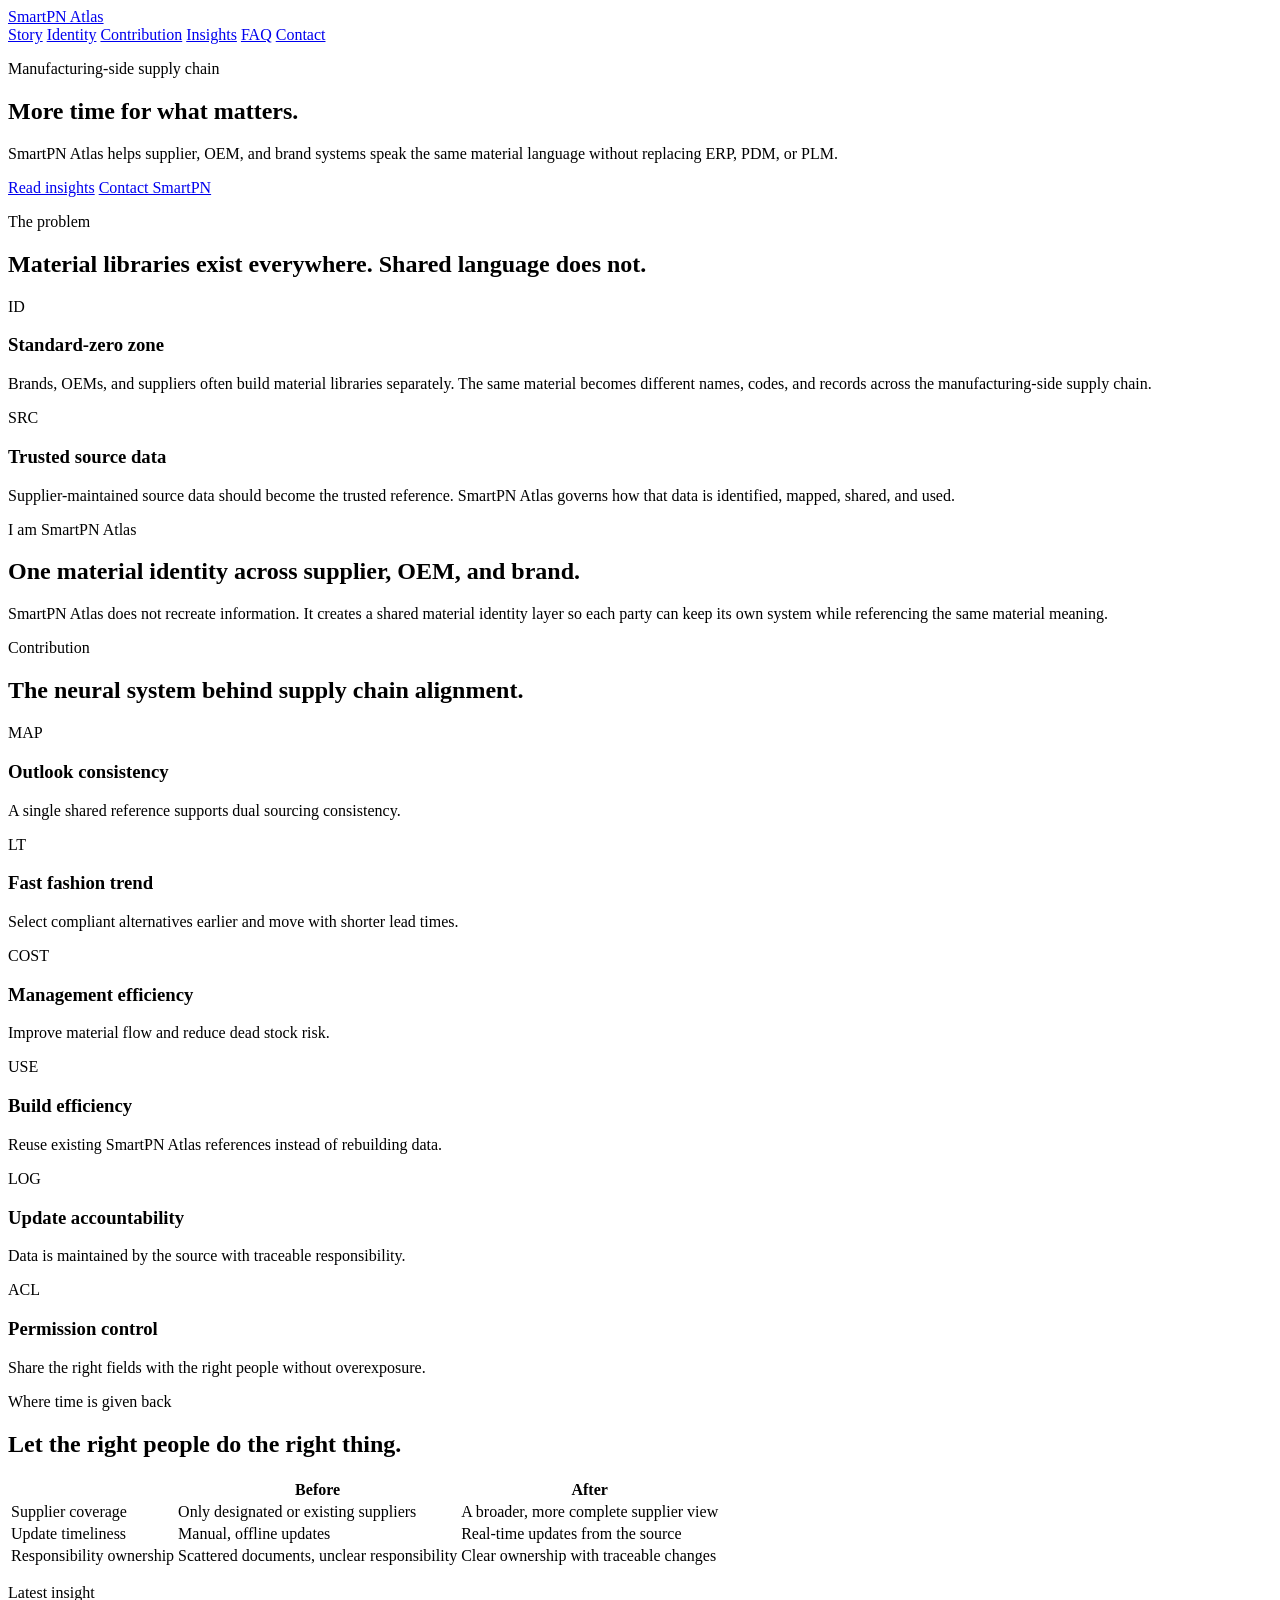
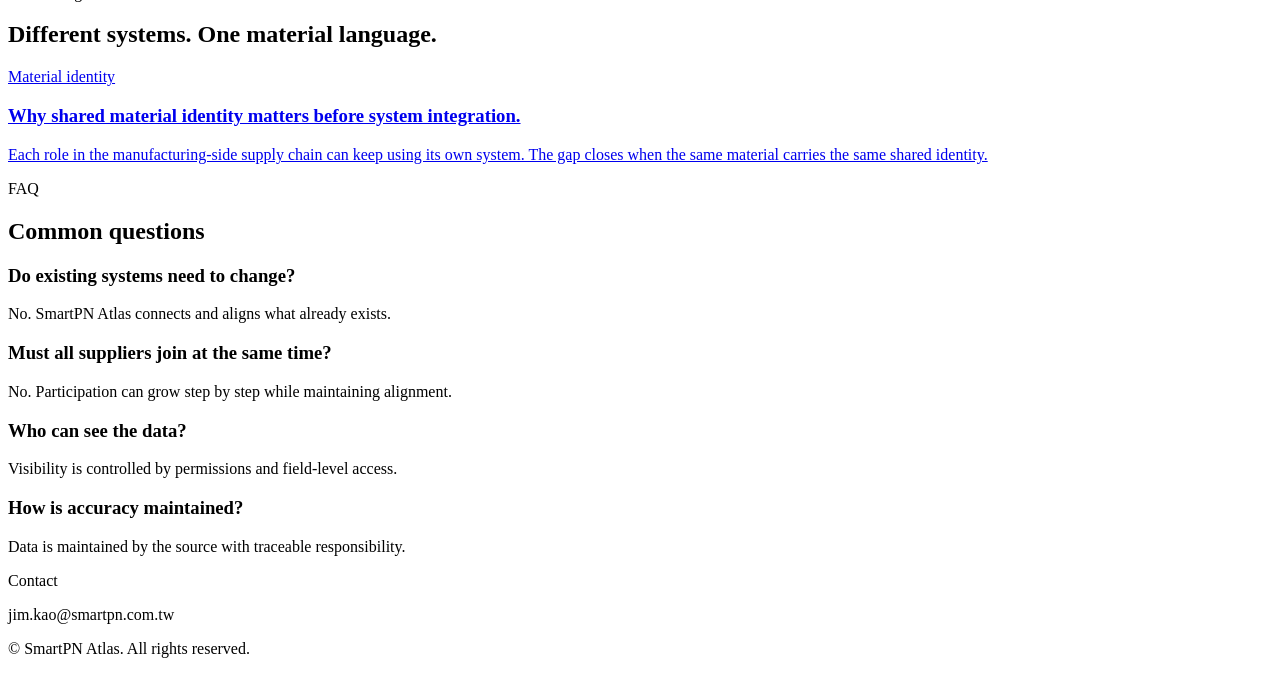
==== index.html @ 0ed8de51 "Add SmartPN Atlas homepage" ====
<!doctype html>
<html lang="en">
  <head>
    <meta charset="utf-8" />
    <meta name="viewport" content="width=device-width, initial-scale=1" />
    <title>SmartPN Atlas | Shared Material Identity</title>
    <meta
      name="description"
      content="SmartPN Atlas creates a shared material identity layer for the manufacturing-side supply chain."
    />
    <link rel="stylesheet" href="/assets/styles.css" />
  </head>
  <body>
    <header class="site-header">
      <nav class="nav">
        <a class="brand" href="/">SmartPN Atlas</a>
        <div class="nav-links">
          <a href="#story">Story</a>
          <a href="#identity">Identity</a>
          <a href="#contribution">Contribution</a>
          <a href="/insights/">Insights</a>
          <a href="#faq">FAQ</a>
          <a href="#contact">Contact</a>
        </div>
      </nav>
    </header>

    <main>
      <section class="hero">
        <p class="eyebrow">Manufacturing-side supply chain</p>
        <h1>More time for what matters.</h1>
        <p class="lead">
          SmartPN Atlas helps supplier, OEM, and brand systems speak the same
          material language without replacing ERP, PDM, or PLM.
        </p>
        <div class="actions">
          <a class="button primary" href="/insights/">Read insights</a>
          <a class="button" href="#contact">Contact SmartPN</a>
        </div>
      </section>

      <section class="section" id="story">
        <p class="eyebrow">The problem</p>
        <h2>Material libraries exist everywhere. Shared language does not.</h2>
        <div class="grid two">
          <div class="card">
            <div class="icon">ID</div>
            <h3>Standard-zero zone</h3>
            <p>
              Brands, OEMs, and suppliers often build material libraries
              separately. The same material becomes different names, codes, and
              records across the manufacturing-side supply chain.
            </p>
          </div>
          <div class="card">
            <div class="icon">SRC</div>
            <h3>Trusted source data</h3>
            <p>
              Supplier-maintained source data should become the trusted
              reference. SmartPN Atlas governs how that data is identified,
              mapped, shared, and used.
            </p>
          </div>
        </div>
      </section>

      <section class="section" id="identity">
        <p class="eyebrow">I am SmartPN Atlas</p>
        <h2>One material identity across supplier, OEM, and brand.</h2>
        <p class="lead">
          SmartPN Atlas does not recreate information. It creates a shared
          material identity layer so each party can keep its own system while
          referencing the same material meaning.
        </p>
      </section>

      <section class="section" id="contribution">
        <p class="eyebrow">Contribution</p>
        <h2>The neural system behind supply chain alignment.</h2>
        <div class="grid">
          <div class="card">
            <div class="icon">MAP</div>
            <h3>Outlook consistency</h3>
            <p>A single shared reference supports dual sourcing consistency.</p>
          </div>
          <div class="card">
            <div class="icon">LT</div>
            <h3>Fast fashion trend</h3>
            <p>Select compliant alternatives earlier and move with shorter lead times.</p>
          </div>
          <div class="card">
            <div class="icon">COST</div>
            <h3>Management efficiency</h3>
            <p>Improve material flow and reduce dead stock risk.</p>
          </div>
          <div class="card">
            <div class="icon">USE</div>
            <h3>Build efficiency</h3>
            <p>Reuse existing SmartPN Atlas references instead of rebuilding data.</p>
          </div>
          <div class="card">
            <div class="icon">LOG</div>
            <h3>Update accountability</h3>
            <p>Data is maintained by the source with traceable responsibility.</p>
          </div>
          <div class="card">
            <div class="icon">ACL</div>
            <h3>Permission control</h3>
            <p>Share the right fields with the right people without overexposure.</p>
          </div>
        </div>
      </section>

      <section class="section">
        <p class="eyebrow">Where time is given back</p>
        <h2>Let the right people do the right thing.</h2>
        <table class="comparison">
          <thead>
            <tr>
              <th></th>
              <th>Before</th>
              <th>After</th>
            </tr>
          </thead>
          <tbody>
            <tr>
              <td>Supplier coverage</td>
              <td>Only designated or existing suppliers</td>
              <td>A broader, more complete supplier view</td>
            </tr>
            <tr>
              <td>Update timeliness</td>
              <td>Manual, offline updates</td>
              <td>Real-time updates from the source</td>
            </tr>
            <tr>
              <td>Responsibility ownership</td>
              <td>Scattered documents, unclear responsibility</td>
              <td>Clear ownership with traceable changes</td>
            </tr>
          </tbody>
        </table>
      </section>

      <section class="section">
        <p class="eyebrow">Latest insight</p>
        <h2>Different systems. One material language.</h2>
        <a class="article-card" href="/insights/different-systems-one-material-language/">
          <span class="kicker">Material identity</span>
          <h3>Why shared material identity matters before system integration.</h3>
          <p>
            Each role in the manufacturing-side supply chain can keep using its
            own system. The gap closes when the same material carries the same
            shared identity.
          </p>
        </a>
      </section>

      <section class="section" id="faq">
        <p class="eyebrow">FAQ</p>
        <h2>Common questions</h2>
        <div class="grid two">
          <div class="card">
            <h3>Do existing systems need to change?</h3>
            <p>No. SmartPN Atlas connects and aligns what already exists.</p>
          </div>
          <div class="card">
            <h3>Must all suppliers join at the same time?</h3>
            <p>No. Participation can grow step by step while maintaining alignment.</p>
          </div>
          <div class="card">
            <h3>Who can see the data?</h3>
            <p>Visibility is controlled by permissions and field-level access.</p>
          </div>
          <div class="card">
            <h3>How is accuracy maintained?</h3>
            <p>Data is maintained by the source with traceable responsibility.</p>
          </div>
        </div>
      </section>
    </main>

    <footer class="site-footer" id="contact">
      <div class="footer-inner">
        <p class="eyebrow">Contact</p>
        <p>jim.kao@smartpn.com.tw</p>
        <p>© SmartPN Atlas. All rights reserved.</p>
      </div>
    </footer>
  </body>
</html>
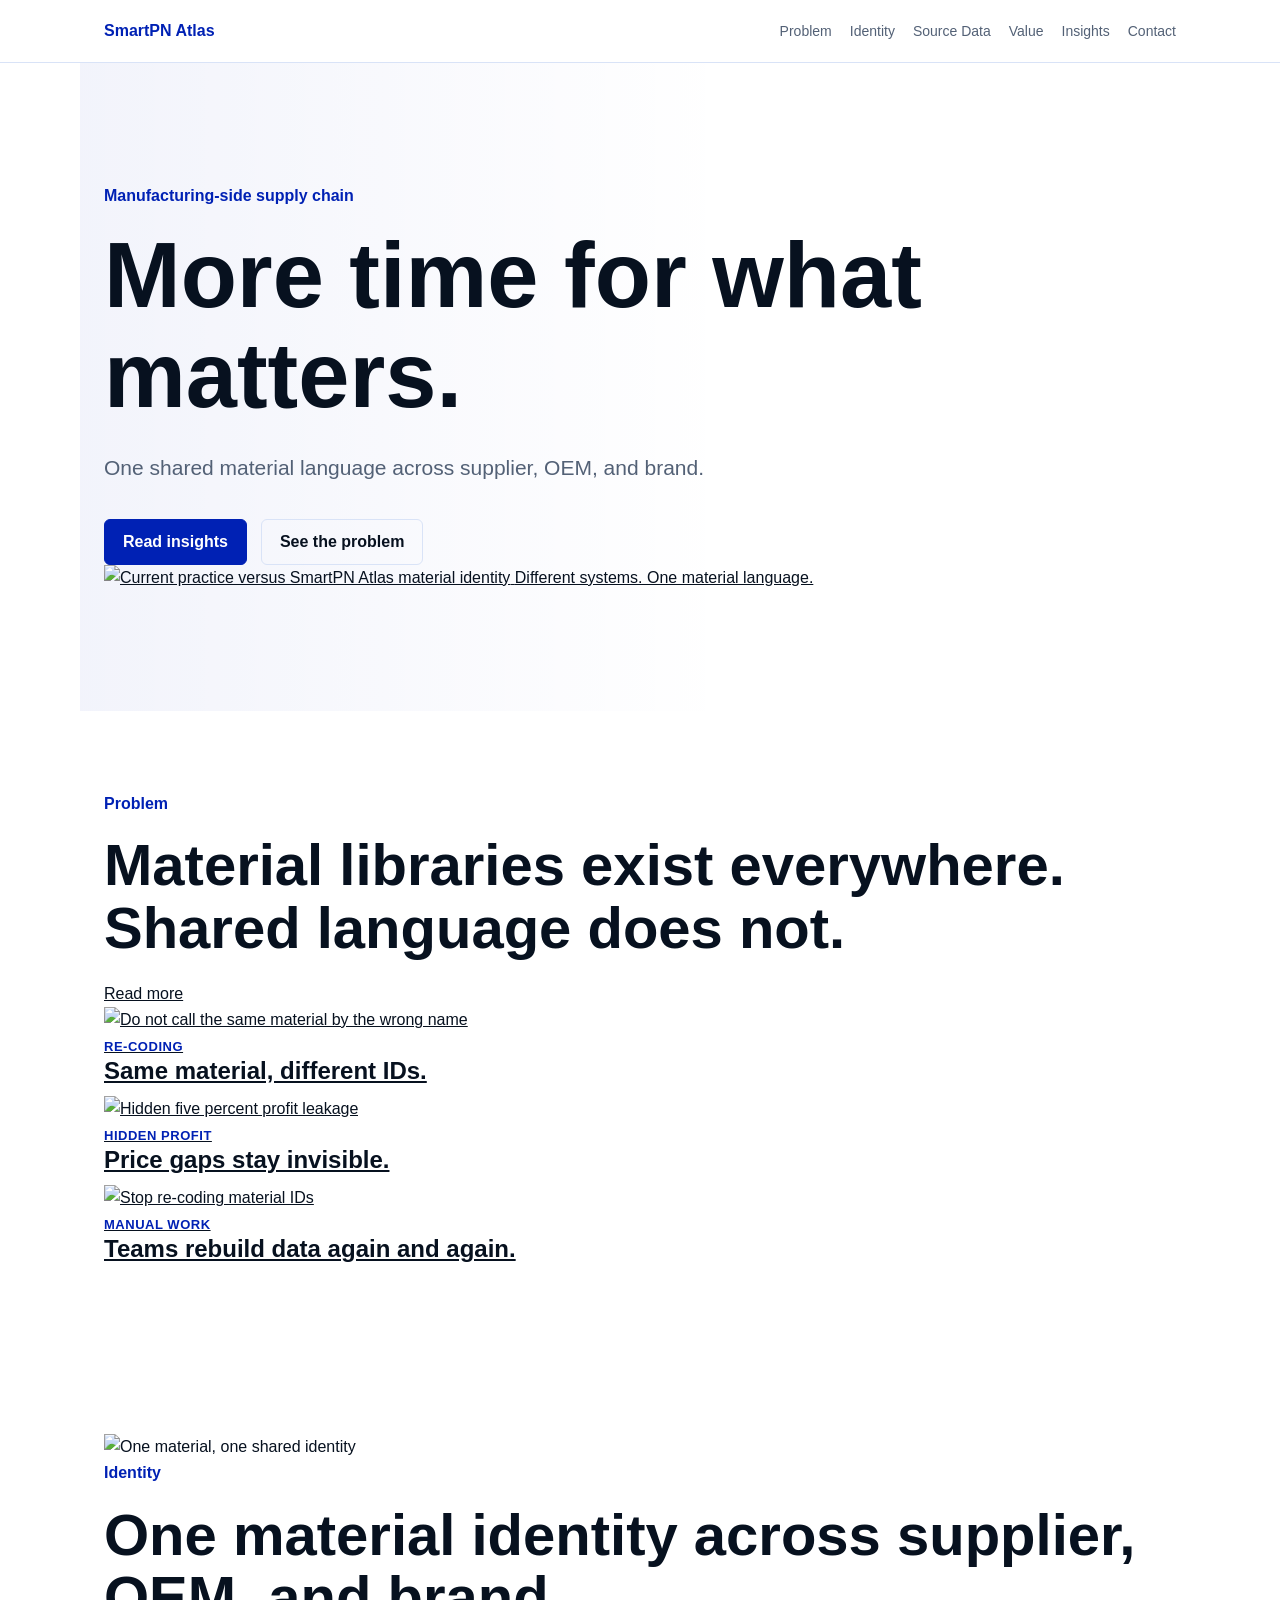
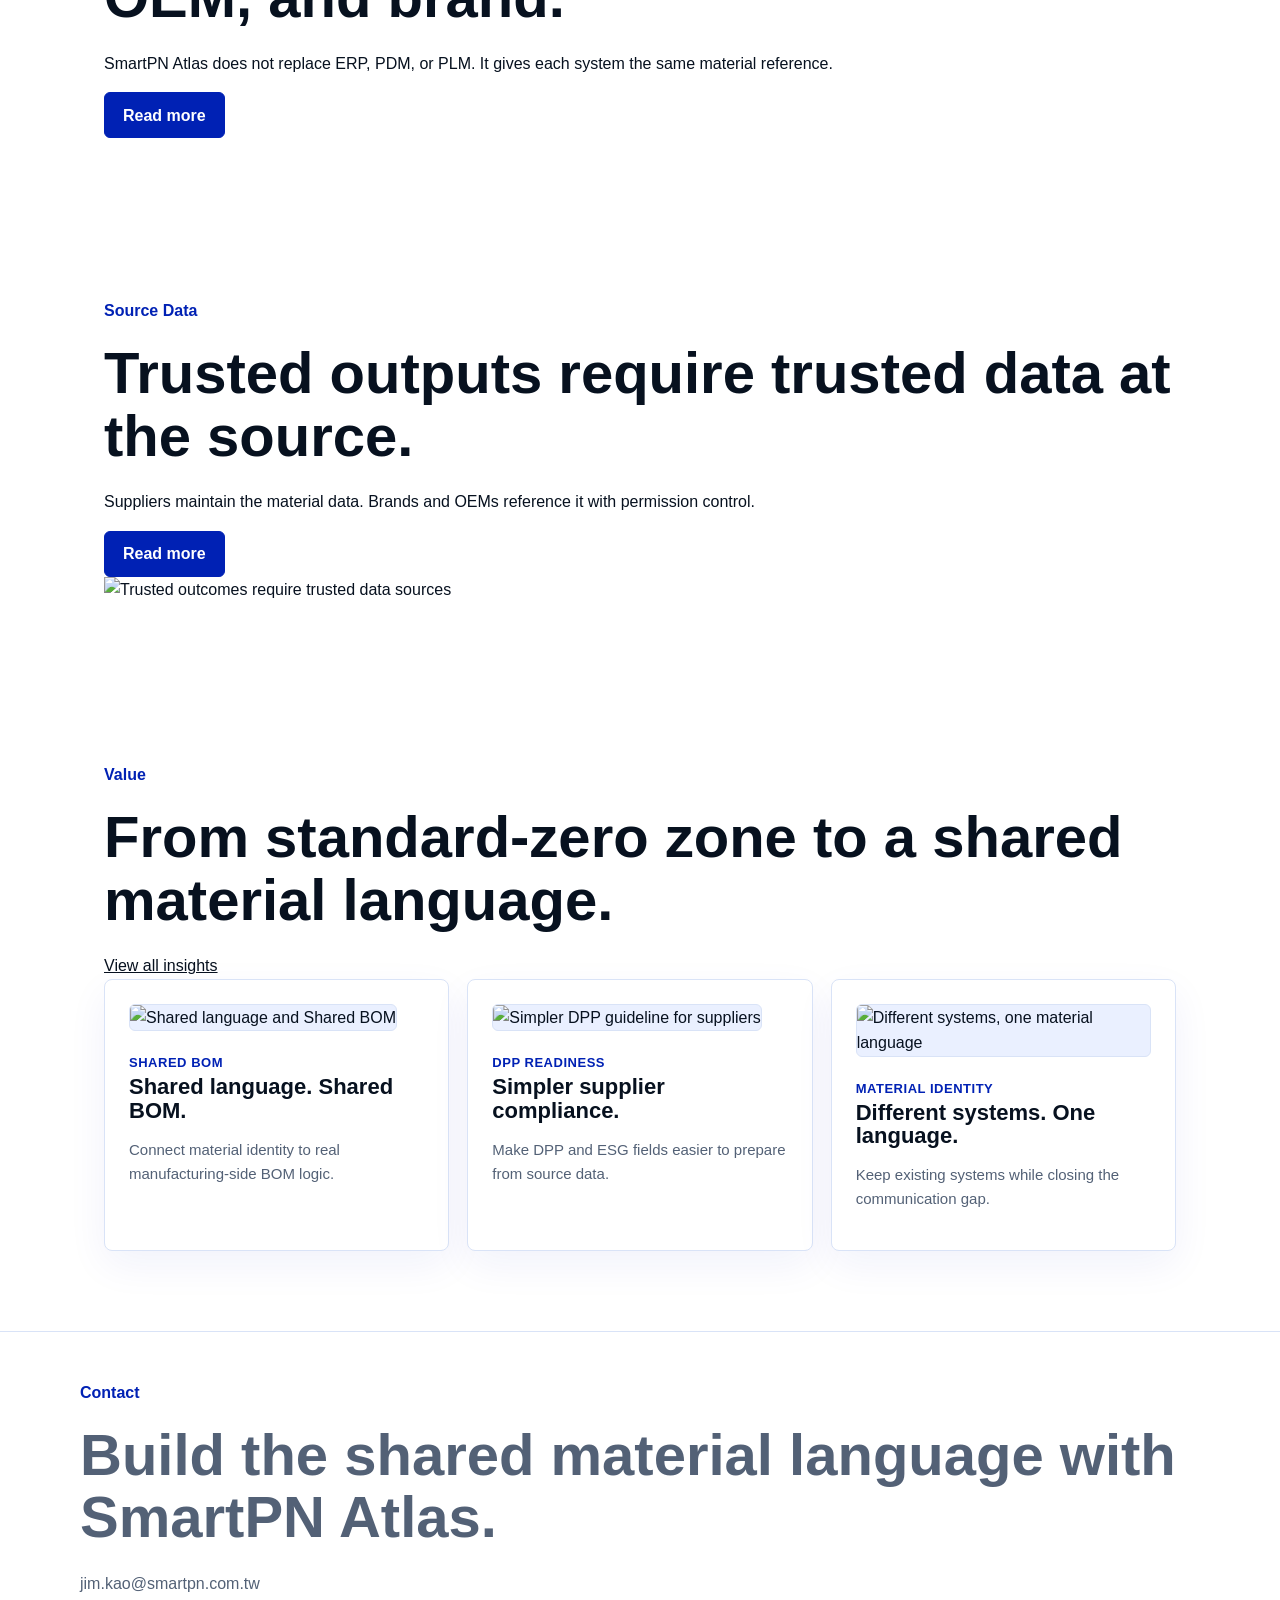
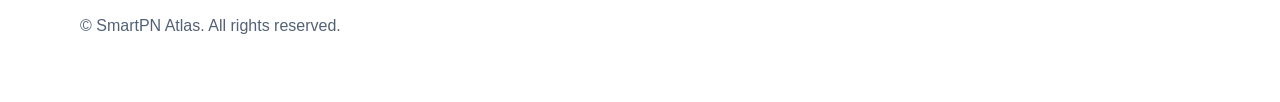
==== commit 9f14ab88: "Redesign homepage as visual insight gateway" ====
--- a/index.html
+++ b/index.html
@@ -15,167 +15,124 @@
       <nav class="nav">
         <a class="brand" href="/">SmartPN Atlas</a>
         <div class="nav-links">
-          <a href="#story">Story</a>
+          <a href="#problem">Problem</a>
           <a href="#identity">Identity</a>
-          <a href="#contribution">Contribution</a>
+          <a href="#source">Source Data</a>
+          <a href="#value">Value</a>
           <a href="/insights/">Insights</a>
-          <a href="#faq">FAQ</a>
           <a href="#contact">Contact</a>
         </div>
       </nav>
     </header>
 
     <main>
-      <section class="hero">
-        <p class="eyebrow">Manufacturing-side supply chain</p>
-        <h1>More time for what matters.</h1>
-        <p class="lead">
-          SmartPN Atlas helps supplier, OEM, and brand systems speak the same
-          material language without replacing ERP, PDM, or PLM.
-        </p>
-        <div class="actions">
-          <a class="button primary" href="/insights/">Read insights</a>
-          <a class="button" href="#contact">Contact SmartPN</a>
+      <section class="hero image-hero">
+        <div class="hero-copy">
+          <p class="eyebrow">Manufacturing-side supply chain</p>
+          <h1>More time for what matters.</h1>
+          <p class="lead">
+            One shared material language across supplier, OEM, and brand.
+          </p>
+          <div class="actions">
+            <a class="button primary" href="/insights/">Read insights</a>
+            <a class="button" href="#problem">See the problem</a>
+          </div>
+        </div>
+        <a class="hero-visual" href="/insights/different-systems-one-material-language/">
+          <img
+            src="/assets/linkedin/image11.png"
+            alt="Current practice versus SmartPN Atlas material identity"
+          />
+          <span>Different systems. One material language.</span>
+        </a>
+      </section>
+
+      <section class="section visual-section" id="problem">
+        <div class="section-header">
+          <p class="eyebrow">Problem</p>
+          <h2>Material libraries exist everywhere. Shared language does not.</h2>
+          <a class="text-link" href="/insights/habit-does-not-mean-it-is-right/">Read more</a>
+        </div>
+        <div class="feature-grid">
+          <a class="visual-card tall" href="/insights/do-not-call-me-the-wrong-name/">
+            <img src="/assets/linkedin/image5.png" alt="Do not call the same material by the wrong name" />
+            <div>
+              <span class="kicker">Re-coding</span>
+              <h3>Same material, different IDs.</h3>
+            </div>
+          </a>
+          <a class="visual-card" href="/insights/the-five-percent-you-did-not-know-you-were-losing/">
+            <img src="/assets/linkedin/image3.png" alt="Hidden five percent profit leakage" />
+            <div>
+              <span class="kicker">Hidden profit</span>
+              <h3>Price gaps stay invisible.</h3>
+            </div>
+          </a>
+          <a class="visual-card" href="/insights/stop-recoding-material-ids/">
+            <img src="/assets/linkedin/image9.png" alt="Stop re-coding material IDs" />
+            <div>
+              <span class="kicker">Manual work</span>
+              <h3>Teams rebuild data again and again.</h3>
+            </div>
+          </a>
         </div>
       </section>
 
-      <section class="section" id="story">
-        <p class="eyebrow">The problem</p>
-        <h2>Material libraries exist everywhere. Shared language does not.</h2>
-        <div class="grid two">
-          <div class="card">
-            <div class="icon">ID</div>
-            <h3>Standard-zero zone</h3>
-            <p>
-              Brands, OEMs, and suppliers often build material libraries
-              separately. The same material becomes different names, codes, and
-              records across the manufacturing-side supply chain.
-            </p>
-          </div>
-          <div class="card">
-            <div class="icon">SRC</div>
-            <h3>Trusted source data</h3>
-            <p>
-              Supplier-maintained source data should become the trusted
-              reference. SmartPN Atlas governs how that data is identified,
-              mapped, shared, and used.
-            </p>
-          </div>
+      <section class="section split-section" id="identity">
+        <div class="split-visual">
+          <img src="/assets/linkedin/image10.png" alt="One material, one shared identity" />
+        </div>
+        <div class="split-copy">
+          <p class="eyebrow">Identity</p>
+          <h2>One material identity across supplier, OEM, and brand.</h2>
+          <p>
+            SmartPN Atlas does not replace ERP, PDM, or PLM. It gives each
+            system the same material reference.
+          </p>
+          <a class="button primary" href="/insights/one-material-one-shared-identity/">Read more</a>
         </div>
       </section>
 
-      <section class="section" id="identity">
-        <p class="eyebrow">I am SmartPN Atlas</p>
-        <h2>One material identity across supplier, OEM, and brand.</h2>
-        <p class="lead">
-          SmartPN Atlas does not recreate information. It creates a shared
-          material identity layer so each party can keep its own system while
-          referencing the same material meaning.
-        </p>
-      </section>
-
-      <section class="section" id="contribution">
-        <p class="eyebrow">Contribution</p>
-        <h2>The neural system behind supply chain alignment.</h2>
-        <div class="grid">
-          <div class="card">
-            <div class="icon">MAP</div>
-            <h3>Outlook consistency</h3>
-            <p>A single shared reference supports dual sourcing consistency.</p>
-          </div>
-          <div class="card">
-            <div class="icon">LT</div>
-            <h3>Fast fashion trend</h3>
-            <p>Select compliant alternatives earlier and move with shorter lead times.</p>
-          </div>
-          <div class="card">
-            <div class="icon">COST</div>
-            <h3>Management efficiency</h3>
-            <p>Improve material flow and reduce dead stock risk.</p>
-          </div>
-          <div class="card">
-            <div class="icon">USE</div>
-            <h3>Build efficiency</h3>
-            <p>Reuse existing SmartPN Atlas references instead of rebuilding data.</p>
-          </div>
-          <div class="card">
-            <div class="icon">LOG</div>
-            <h3>Update accountability</h3>
-            <p>Data is maintained by the source with traceable responsibility.</p>
-          </div>
-          <div class="card">
-            <div class="icon">ACL</div>
-            <h3>Permission control</h3>
-            <p>Share the right fields with the right people without overexposure.</p>
-          </div>
+      <section class="section split-section reverse" id="source">
+        <div class="split-copy">
+          <p class="eyebrow">Source Data</p>
+          <h2>Trusted outputs require trusted data at the source.</h2>
+          <p>
+            Suppliers maintain the material data. Brands and OEMs reference it
+            with permission control.
+          </p>
+          <a class="button primary" href="/insights/trusted-outcomes-require-trusted-data-sources/">Read more</a>
+        </div>
+        <div class="split-visual">
+          <img src="/assets/linkedin/image6.png" alt="Trusted outcomes require trusted data sources" />
         </div>
       </section>
 
-      <section class="section">
-        <p class="eyebrow">Where time is given back</p>
-        <h2>Let the right people do the right thing.</h2>
-        <table class="comparison">
-          <thead>
-            <tr>
-              <th></th>
-              <th>Before</th>
-              <th>After</th>
-            </tr>
-          </thead>
-          <tbody>
-            <tr>
-              <td>Supplier coverage</td>
-              <td>Only designated or existing suppliers</td>
-              <td>A broader, more complete supplier view</td>
-            </tr>
-            <tr>
-              <td>Update timeliness</td>
-              <td>Manual, offline updates</td>
-              <td>Real-time updates from the source</td>
-            </tr>
-            <tr>
-              <td>Responsibility ownership</td>
-              <td>Scattered documents, unclear responsibility</td>
-              <td>Clear ownership with traceable changes</td>
-            </tr>
-          </tbody>
-        </table>
-      </section>
-
-      <section class="section">
-        <p class="eyebrow">Latest insight</p>
-        <h2>Different systems. One material language.</h2>
-        <a class="article-card" href="/insights/different-systems-one-material-language/">
-          <span class="kicker">Material identity</span>
-          <h3>Why shared material identity matters before system integration.</h3>
-          <p>
-            Each role in the manufacturing-side supply chain can keep using its
-            own system. The gap closes when the same material carries the same
-            shared identity.
-          </p>
-        </a>
-      </section>
-
-      <section class="section" id="faq">
-        <p class="eyebrow">FAQ</p>
-        <h2>Common questions</h2>
-        <div class="grid two">
-          <div class="card">
-            <h3>Do existing systems need to change?</h3>
-            <p>No. SmartPN Atlas connects and aligns what already exists.</p>
-          </div>
-          <div class="card">
-            <h3>Must all suppliers join at the same time?</h3>
-            <p>No. Participation can grow step by step while maintaining alignment.</p>
-          </div>
-          <div class="card">
-            <h3>Who can see the data?</h3>
-            <p>Visibility is controlled by permissions and field-level access.</p>
-          </div>
-          <div class="card">
-            <h3>How is accuracy maintained?</h3>
-            <p>Data is maintained by the source with traceable responsibility.</p>
-          </div>
+      <section class="section visual-section" id="value">
+        <div class="section-header">
+          <p class="eyebrow">Value</p>
+          <h2>From standard-zero zone to a shared material language.</h2>
+          <a class="text-link" href="/insights/">View all insights</a>
+        </div>
+        <div class="article-grid">
+          <a class="article-card compact" href="/insights/shared-language-shared-bom/">
+            <img class="article-thumb" src="/assets/linkedin/image7.png" alt="Shared language and Shared BOM" />
+            <span class="kicker">Shared BOM</span>
+            <h3>Shared language. Shared BOM.</h3>
+            <p>Connect material identity to real manufacturing-side BOM logic.</p>
+          </a>
+          <a class="article-card compact" href="/insights/simpler-dpp-guideline-faster-supplier-compliance/">
+            <img class="article-thumb" src="/assets/linkedin/image1.png" alt="Simpler DPP guideline for suppliers" />
+            <span class="kicker">DPP readiness</span>
+            <h3>Simpler supplier compliance.</h3>
+            <p>Make DPP and ESG fields easier to prepare from source data.</p>
+          </a>
+          <a class="article-card compact" href="/insights/different-systems-one-material-language/">
+            <img class="article-thumb" src="/assets/linkedin/image11.png" alt="Different systems, one material language" />
+            <span class="kicker">Material identity</span>
+            <h3>Different systems. One language.</h3>
+            <p>Keep existing systems while closing the communication gap.</p>
+          </a>
         </div>
       </section>
     </main>
@@ -183,6 +140,7 @@
     <footer class="site-footer" id="contact">
       <div class="footer-inner">
         <p class="eyebrow">Contact</p>
+        <h2>Build the shared material language with SmartPN Atlas.</h2>
         <p>jim.kao@smartpn.com.tw</p>
         <p>© SmartPN Atlas. All rights reserved.</p>
       </div>
--- a/assets/styles.css
+++ b/assets/styles.css
@@ -0,0 +1,310 @@
+:root {
+  --bg: #ffffff;
+  --bg-soft: #f5f8ff;
+  --panel: #ffffff;
+  --panel-strong: #eef3ff;
+  --text: #07111f;
+  --muted: #536176;
+  --line: #d9e3f7;
+  --accent: #0021b4;
+  --blue: #0021b4;
+  --blue-soft: #eaf0ff;
+  --max: 1120px;
+}
+
+* {
+  box-sizing: border-box;
+}
+
+html {
+  scroll-behavior: smooth;
+}
+
+body {
+  margin: 0;
+  font-family: Arial, Helvetica, sans-serif;
+  color: var(--text);
+  background: var(--bg);
+  line-height: 1.6;
+}
+
+a {
+  color: inherit;
+}
+
+.site-header {
+  position: sticky;
+  top: 0;
+  z-index: 10;
+  border-bottom: 1px solid var(--line);
+  background: rgba(255, 255, 255, 0.94);
+  backdrop-filter: blur(12px);
+}
+
+.nav {
+  max-width: var(--max);
+  margin: 0 auto;
+  padding: 18px 24px;
+  display: flex;
+  align-items: center;
+  justify-content: space-between;
+  gap: 24px;
+}
+
+.brand {
+  font-weight: 800;
+  letter-spacing: 0;
+  text-decoration: none;
+  color: var(--blue);
+}
+
+.nav-links {
+  display: flex;
+  gap: 18px;
+  align-items: center;
+  color: var(--muted);
+  font-size: 14px;
+}
+
+.nav-links a {
+  text-decoration: none;
+}
+
+.hero,
+.section,
+.article {
+  max-width: var(--max);
+  margin: 0 auto;
+  padding: 80px 24px;
+}
+
+.hero {
+  min-height: 72vh;
+  display: grid;
+  align-content: center;
+  background: linear-gradient(90deg, rgba(0, 33, 180, 0.05), transparent 58%);
+}
+
+.eyebrow {
+  color: var(--blue);
+  font-weight: 700;
+  margin: 0 0 18px;
+}
+
+h1,
+h2,
+h3 {
+  line-height: 1.08;
+  margin: 0;
+}
+
+h1 {
+  font-size: clamp(44px, 8vw, 92px);
+  max-width: 980px;
+}
+
+h2 {
+  font-size: clamp(34px, 5vw, 58px);
+  margin-bottom: 22px;
+}
+
+h3 {
+  font-size: 24px;
+  margin-bottom: 12px;
+}
+
+.lead {
+  max-width: 760px;
+  color: var(--muted);
+  font-size: 21px;
+  margin: 26px 0 0;
+}
+
+.actions {
+  display: flex;
+  gap: 14px;
+  flex-wrap: wrap;
+  margin-top: 34px;
+}
+
+.button {
+  display: inline-flex;
+  align-items: center;
+  justify-content: center;
+  min-height: 46px;
+  padding: 0 18px;
+  border: 1px solid var(--line);
+  border-radius: 6px;
+  text-decoration: none;
+  font-weight: 700;
+}
+
+.button.primary {
+  background: var(--blue);
+  border-color: var(--blue);
+  color: #ffffff;
+}
+
+.grid {
+  display: grid;
+  grid-template-columns: repeat(3, 1fr);
+  gap: 16px;
+}
+
+.two {
+  grid-template-columns: repeat(2, 1fr);
+}
+
+.card,
+.article-card {
+  border: 1px solid var(--line);
+  border-radius: 8px;
+  background: var(--panel);
+  padding: 24px;
+  box-shadow: 0 14px 40px rgba(0, 33, 180, 0.06);
+}
+
+.icon {
+  min-width: 42px;
+  height: 42px;
+  padding: 0 10px;
+  display: inline-grid;
+  place-items: center;
+  border-radius: 999px;
+  background: var(--blue-soft);
+  color: var(--blue);
+  font-size: 15px;
+  font-weight: 800;
+  margin-bottom: 16px;
+}
+
+.article-grid {
+  display: grid;
+  grid-template-columns: repeat(3, 1fr);
+  gap: 18px;
+}
+
+.article-thumb {
+  width: 100%;
+  aspect-ratio: 16 / 9;
+  object-fit: cover;
+  border-radius: 6px;
+  border: 1px solid var(--line);
+  margin-bottom: 18px;
+  background: var(--blue-soft);
+}
+
+.article-card.compact h3 {
+  font-size: 22px;
+}
+
+.article-card.compact p {
+  font-size: 15px;
+}
+
+.source-note {
+  border: 1px solid var(--line);
+  border-radius: 8px;
+  background: var(--blue-soft);
+  color: var(--muted);
+  padding: 16px 18px;
+  font-size: 14px;
+}
+
+.card p,
+.article-card p,
+.article p {
+  color: var(--muted);
+}
+
+.article-card {
+  display: block;
+  text-decoration: none;
+}
+
+.kicker {
+  color: var(--blue);
+  font-size: 13px;
+  font-weight: 800;
+  letter-spacing: 0.04em;
+  text-transform: uppercase;
+}
+
+.comparison {
+  width: 100%;
+  border-collapse: collapse;
+  border: 1px solid var(--line);
+  border-radius: 8px;
+  overflow: hidden;
+}
+
+.comparison th,
+.comparison td {
+  border-bottom: 1px solid var(--line);
+  padding: 18px;
+  text-align: left;
+}
+
+.comparison th {
+  color: var(--blue);
+}
+
+.article {
+  max-width: 880px;
+}
+
+.article h1 {
+  font-size: clamp(42px, 7vw, 78px);
+}
+
+.article-body {
+  margin-top: 46px;
+  font-size: 19px;
+}
+
+.article-body h2 {
+  font-size: 34px;
+  margin-top: 52px;
+}
+
+.quote {
+  border-left: 4px solid var(--blue);
+  padding-left: 22px;
+  color: var(--text);
+  font-size: 24px;
+  font-weight: 800;
+}
+
+.site-footer {
+  border-top: 1px solid var(--line);
+  padding: 48px 24px;
+  color: var(--muted);
+}
+
+.footer-inner {
+  max-width: var(--max);
+  margin: 0 auto;
+}
+
+@media (max-width: 820px) {
+  .nav {
+    align-items: flex-start;
+    flex-direction: column;
+  }
+
+  .nav-links {
+    flex-wrap: wrap;
+  }
+
+  .grid,
+  .two,
+  .article-grid {
+    grid-template-columns: 1fr;
+  }
+
+  .hero,
+  .section,
+  .article {
+    padding: 58px 20px;
+  }
+}
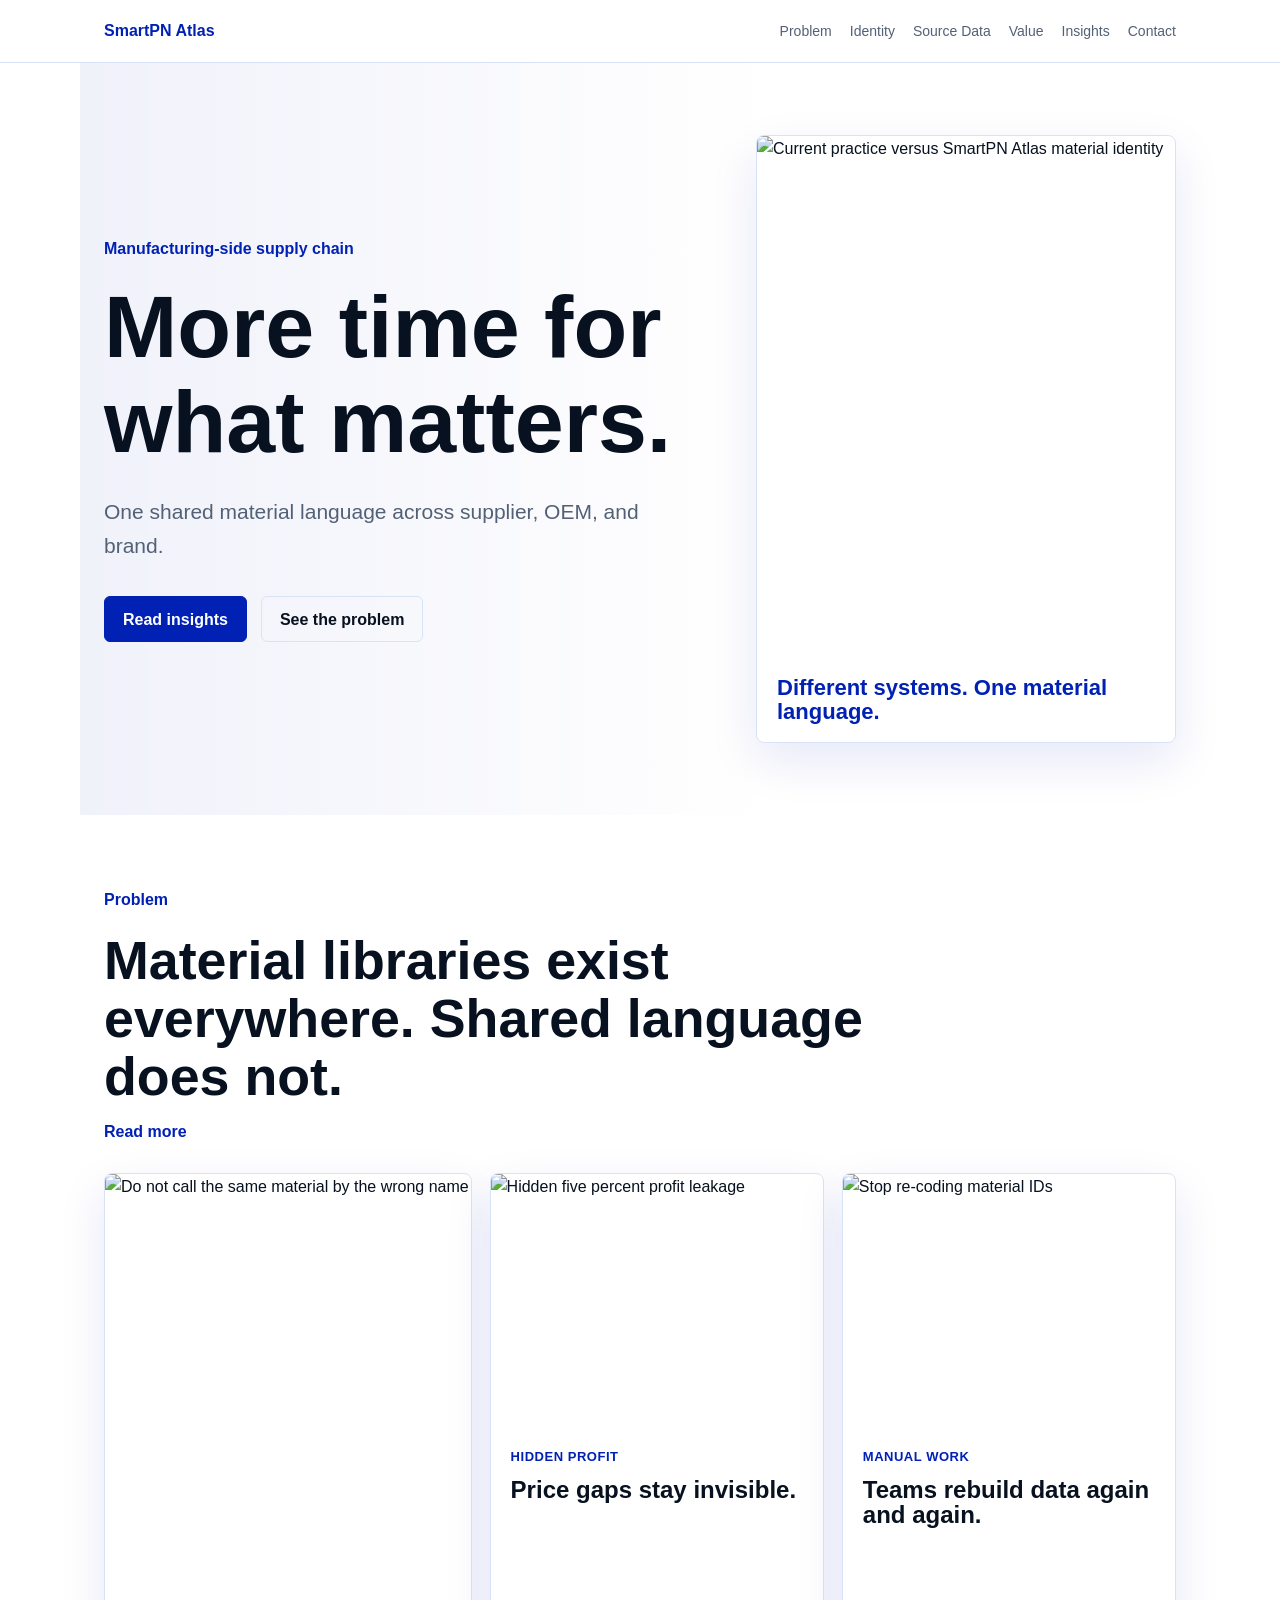
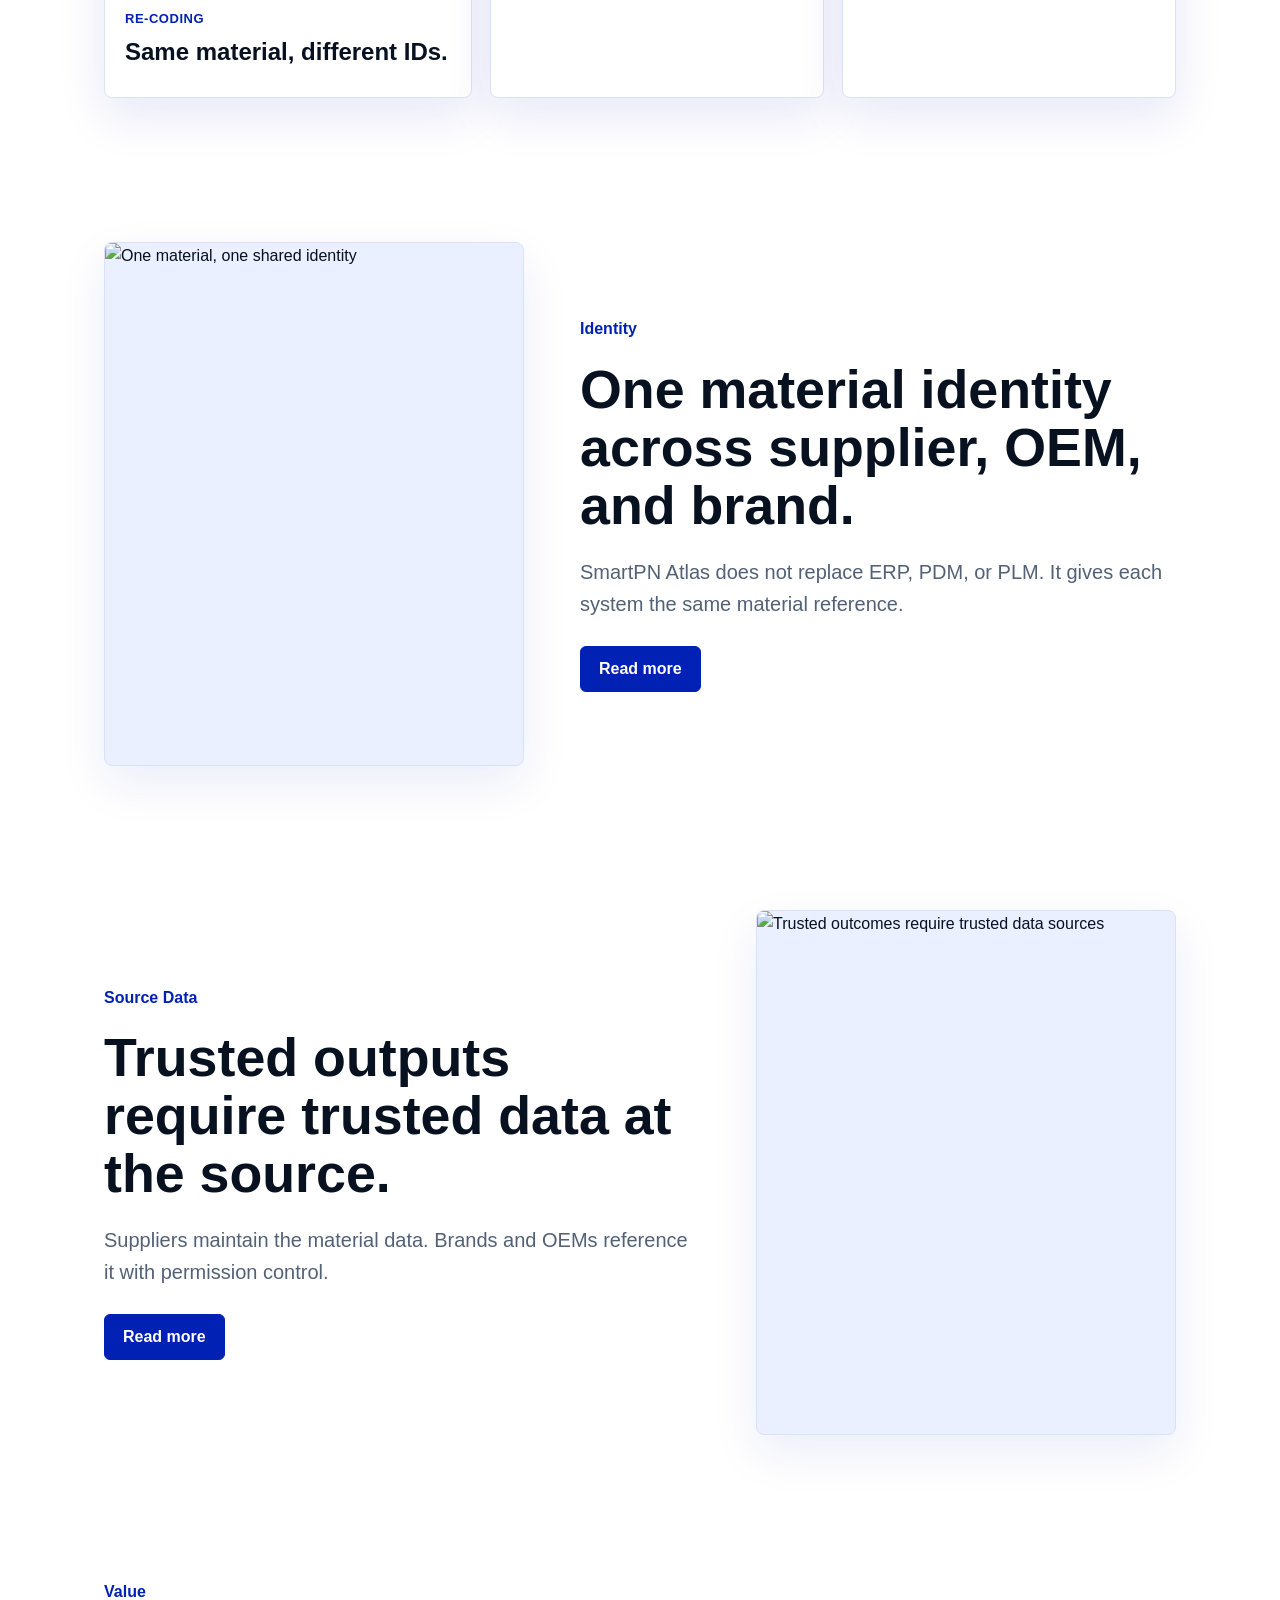
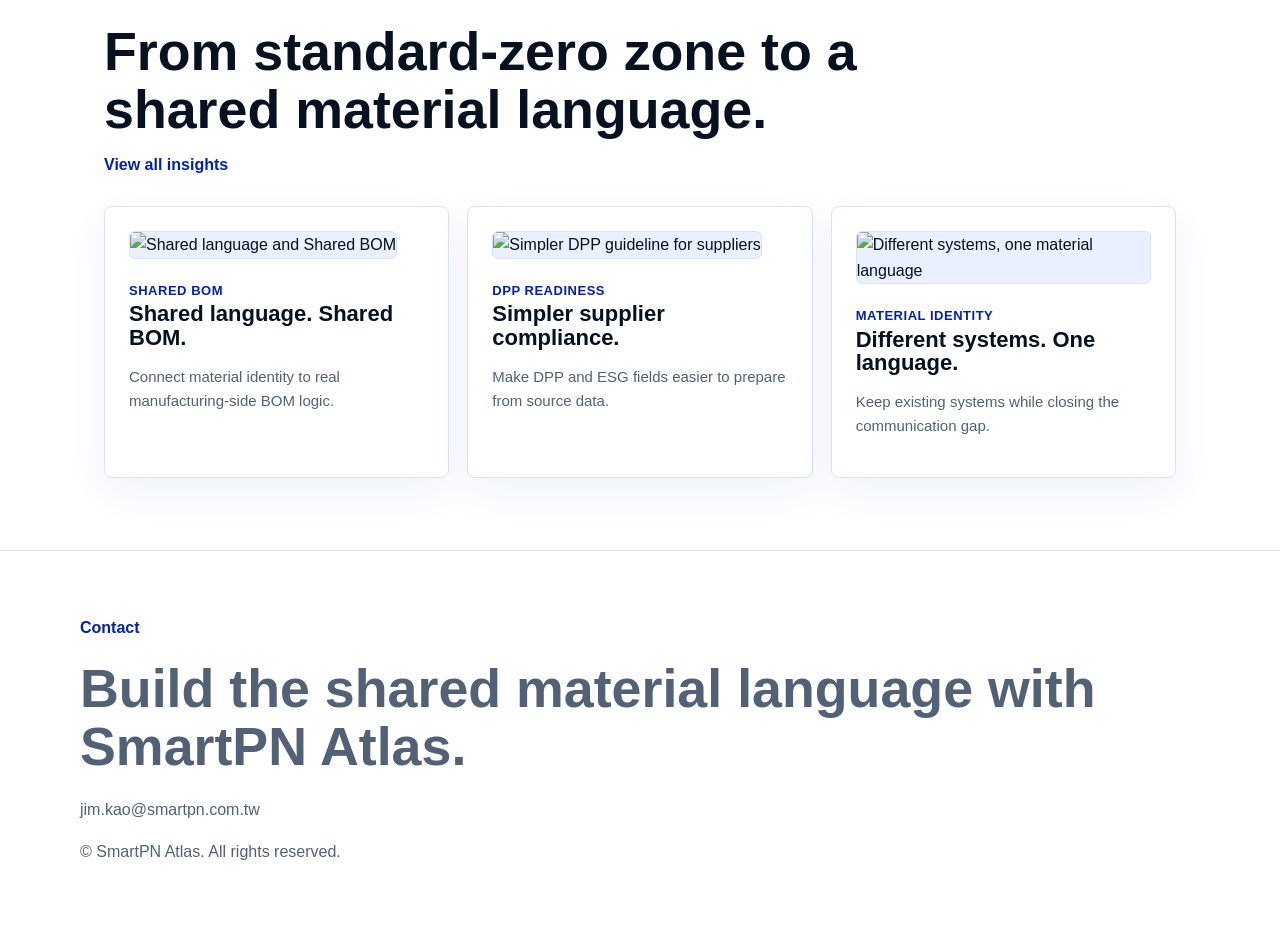
==== commit 37966adb: "Route incomplete homepage article links to Insights index" ====
--- a/index.html
+++ b/index.html
@@ -51,24 +51,24 @@
         <div class="section-header">
           <p class="eyebrow">Problem</p>
           <h2>Material libraries exist everywhere. Shared language does not.</h2>
-          <a class="text-link" href="/insights/habit-does-not-mean-it-is-right/">Read more</a>
+          <a class="text-link" href="/insights/">Read more</a>
         </div>
         <div class="feature-grid">
-          <a class="visual-card tall" href="/insights/do-not-call-me-the-wrong-name/">
+          <a class="visual-card tall" href="/insights/">
             <img src="/assets/linkedin/image5.png" alt="Do not call the same material by the wrong name" />
             <div>
               <span class="kicker">Re-coding</span>
               <h3>Same material, different IDs.</h3>
             </div>
           </a>
-          <a class="visual-card" href="/insights/the-five-percent-you-did-not-know-you-were-losing/">
+          <a class="visual-card" href="/insights/">
             <img src="/assets/linkedin/image3.png" alt="Hidden five percent profit leakage" />
             <div>
               <span class="kicker">Hidden profit</span>
               <h3>Price gaps stay invisible.</h3>
             </div>
           </a>
-          <a class="visual-card" href="/insights/stop-recoding-material-ids/">
+          <a class="visual-card" href="/insights/">
             <img src="/assets/linkedin/image9.png" alt="Stop re-coding material IDs" />
             <div>
               <span class="kicker">Manual work</span>
@@ -89,7 +89,7 @@
             SmartPN Atlas does not replace ERP, PDM, or PLM. It gives each
             system the same material reference.
           </p>
-          <a class="button primary" href="/insights/one-material-one-shared-identity/">Read more</a>
+          <a class="button primary" href="/insights/">Read more</a>
         </div>
       </section>
 
@@ -101,7 +101,7 @@
             Suppliers maintain the material data. Brands and OEMs reference it
             with permission control.
           </p>
-          <a class="button primary" href="/insights/trusted-outcomes-require-trusted-data-sources/">Read more</a>
+          <a class="button primary" href="/insights/">Read more</a>
         </div>
         <div class="split-visual">
           <img src="/assets/linkedin/image6.png" alt="Trusted outcomes require trusted data sources" />
@@ -115,13 +115,13 @@
           <a class="text-link" href="/insights/">View all insights</a>
         </div>
         <div class="article-grid">
-          <a class="article-card compact" href="/insights/shared-language-shared-bom/">
+          <a class="article-card compact" href="/insights/">
             <img class="article-thumb" src="/assets/linkedin/image7.png" alt="Shared language and Shared BOM" />
             <span class="kicker">Shared BOM</span>
             <h3>Shared language. Shared BOM.</h3>
             <p>Connect material identity to real manufacturing-side BOM logic.</p>
           </a>
-          <a class="article-card compact" href="/insights/simpler-dpp-guideline-faster-supplier-compliance/">
+          <a class="article-card compact" href="/insights/">
             <img class="article-thumb" src="/assets/linkedin/image1.png" alt="Simpler DPP guideline for suppliers" />
             <span class="kicker">DPP readiness</span>
             <h3>Simpler supplier compliance.</h3>
--- a/assets/styles.css
+++ b/assets/styles.css
@@ -75,14 +75,26 @@
 .article {
   max-width: var(--max);
   margin: 0 auto;
-  padding: 80px 24px;
+  padding: 72px 24px;
 }
 
 .hero {
-  min-height: 72vh;
+  min-height: 76vh;
+  background: linear-gradient(90deg, rgba(0, 33, 180, 0.06), transparent 62%);
+}
+
+.image-hero {
   display: grid;
-  align-content: center;
-  background: linear-gradient(90deg, rgba(0, 33, 180, 0.05), transparent 58%);
+  grid-template-columns: minmax(0, 1fr) 420px;
+  align-items: center;
+  gap: 56px;
+}
+
+.hero-copy,
+.split-copy,
+.section-header,
+.footer-inner {
+  max-width: 760px;
 }
 
 .eyebrow {
@@ -99,12 +111,12 @@
 }
 
 h1 {
-  font-size: clamp(44px, 8vw, 92px);
-  max-width: 980px;
+  font-size: clamp(48px, 7vw, 88px);
+  max-width: 860px;
 }
 
 h2 {
-  font-size: clamp(34px, 5vw, 58px);
+  font-size: clamp(32px, 4.2vw, 54px);
   margin-bottom: 22px;
 }
 
@@ -114,7 +126,7 @@
 }
 
 .lead {
-  max-width: 760px;
+  max-width: 640px;
   color: var(--muted);
   font-size: 21px;
   margin: 26px 0 0;
@@ -145,6 +157,109 @@
   color: #ffffff;
 }
 
+.text-link {
+  color: var(--blue);
+  font-weight: 800;
+  text-decoration: none;
+}
+
+.hero-visual,
+.visual-card {
+  display: block;
+  overflow: hidden;
+  border: 1px solid var(--line);
+  border-radius: 8px;
+  background: var(--panel);
+  color: inherit;
+  text-decoration: none;
+  box-shadow: 0 18px 48px rgba(0, 33, 180, 0.1);
+}
+
+.hero-visual img,
+.visual-card img,
+.split-visual img {
+  width: 100%;
+  display: block;
+  object-fit: cover;
+}
+
+.hero-visual img {
+  aspect-ratio: 4 / 5;
+}
+
+.hero-visual span {
+  display: block;
+  padding: 18px 20px;
+  color: var(--blue);
+  font-size: 22px;
+  font-weight: 800;
+  line-height: 1.1;
+}
+
+.section-header {
+  margin-bottom: 28px;
+}
+
+.section-header h2 {
+  margin-bottom: 14px;
+}
+
+.feature-grid {
+  display: grid;
+  grid-template-columns: 1.1fr 1fr 1fr;
+  gap: 18px;
+  align-items: stretch;
+}
+
+.visual-card {
+  min-height: 100%;
+}
+
+.visual-card img {
+  aspect-ratio: 16 / 12;
+}
+
+.visual-card.tall img {
+  aspect-ratio: 16 / 18;
+}
+
+.visual-card div {
+  padding: 20px;
+}
+
+.visual-card h3 {
+  margin-top: 8px;
+}
+
+.split-section {
+  display: grid;
+  grid-template-columns: minmax(0, 420px) minmax(0, 1fr);
+  gap: 56px;
+  align-items: center;
+}
+
+.split-section.reverse {
+  grid-template-columns: minmax(0, 1fr) minmax(0, 420px);
+}
+
+.split-copy p:not(.eyebrow) {
+  color: var(--muted);
+  font-size: 20px;
+  margin: 0 0 26px;
+}
+
+.split-visual {
+  border: 1px solid var(--line);
+  border-radius: 8px;
+  overflow: hidden;
+  background: var(--blue-soft);
+  box-shadow: 0 18px 48px rgba(0, 33, 180, 0.08);
+}
+
+.split-visual img {
+  aspect-ratio: 4 / 5;
+}
+
 .grid {
   display: grid;
   grid-template-columns: repeat(3, 1fr);
@@ -165,15 +280,14 @@
 }
 
 .icon {
-  min-width: 42px;
+  width: 42px;
   height: 42px;
-  padding: 0 10px;
   display: inline-grid;
   place-items: center;
-  border-radius: 999px;
+  border-radius: 50%;
   background: var(--blue-soft);
   color: var(--blue);
-  font-size: 15px;
+  font-size: 22px;
   font-weight: 800;
   margin-bottom: 16px;
 }
@@ -222,6 +336,10 @@
   text-decoration: none;
 }
 
+.article-card:hover {
+  background: var(--panel);
+}
+
 .kicker {
   color: var(--blue);
   font-size: 13px;
@@ -277,7 +395,7 @@
 
 .site-footer {
   border-top: 1px solid var(--line);
-  padding: 48px 24px;
+  padding: 64px 24px;
   color: var(--muted);
 }
 
@@ -298,7 +416,11 @@
 
   .grid,
   .two,
-  .article-grid {
+  .article-grid,
+  .feature-grid,
+  .image-hero,
+  .split-section,
+  .split-section.reverse {
     grid-template-columns: 1fr;
   }
 
@@ -307,4 +429,9 @@
   .article {
     padding: 58px 20px;
   }
-}
+
+  .image-hero,
+  .split-section {
+    gap: 30px;
+  }
+}
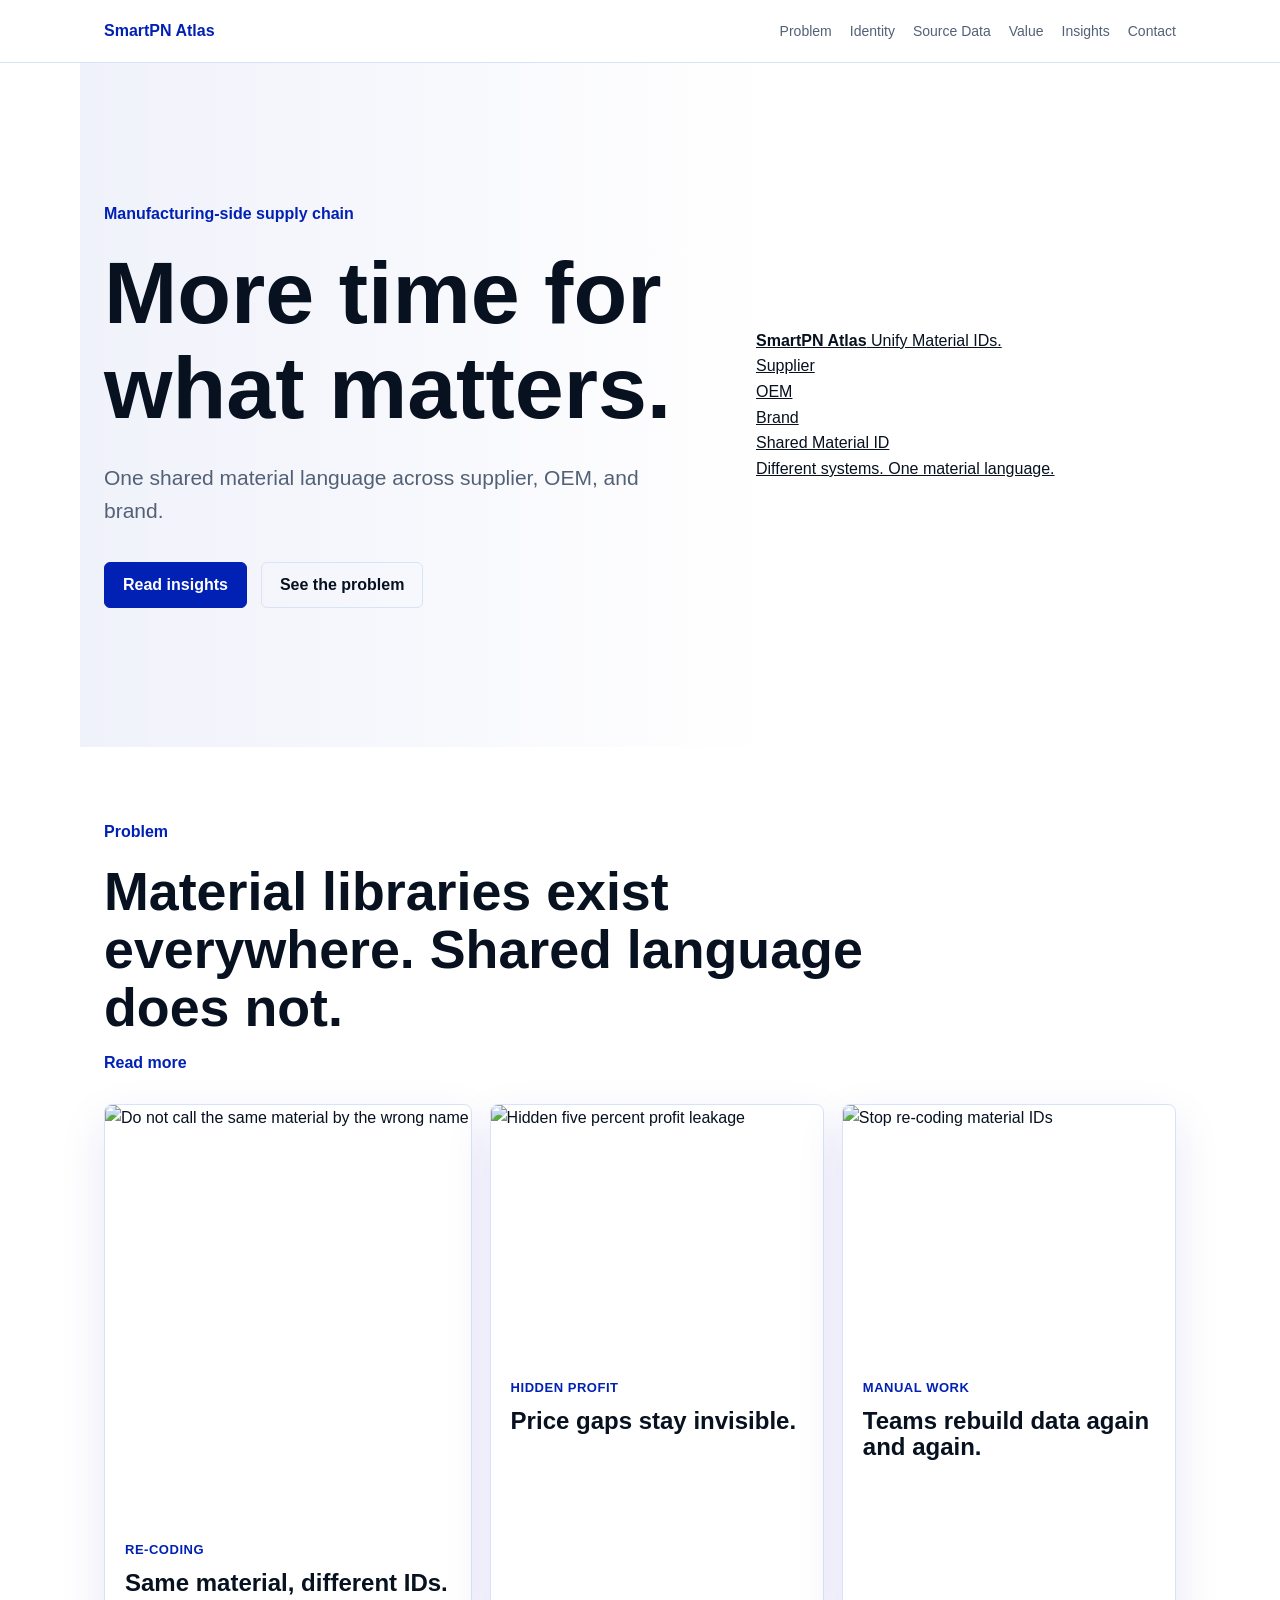
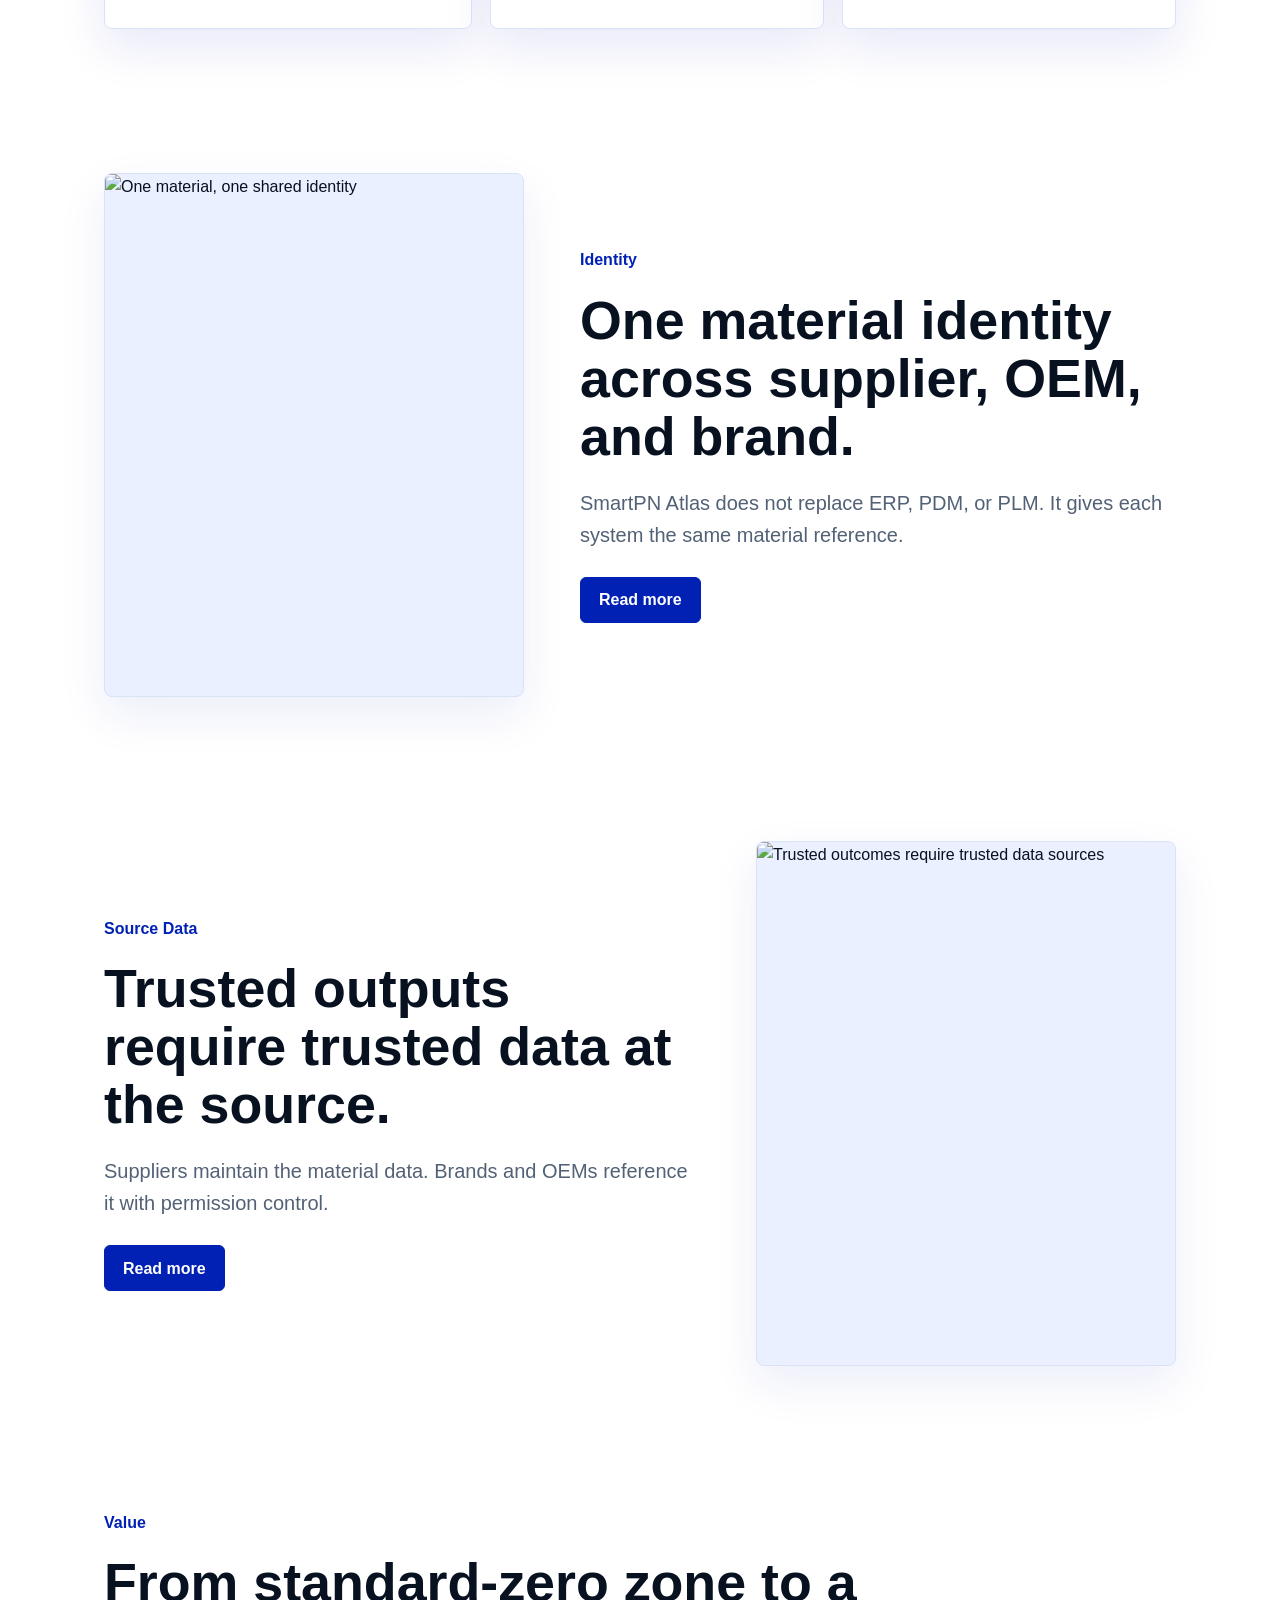
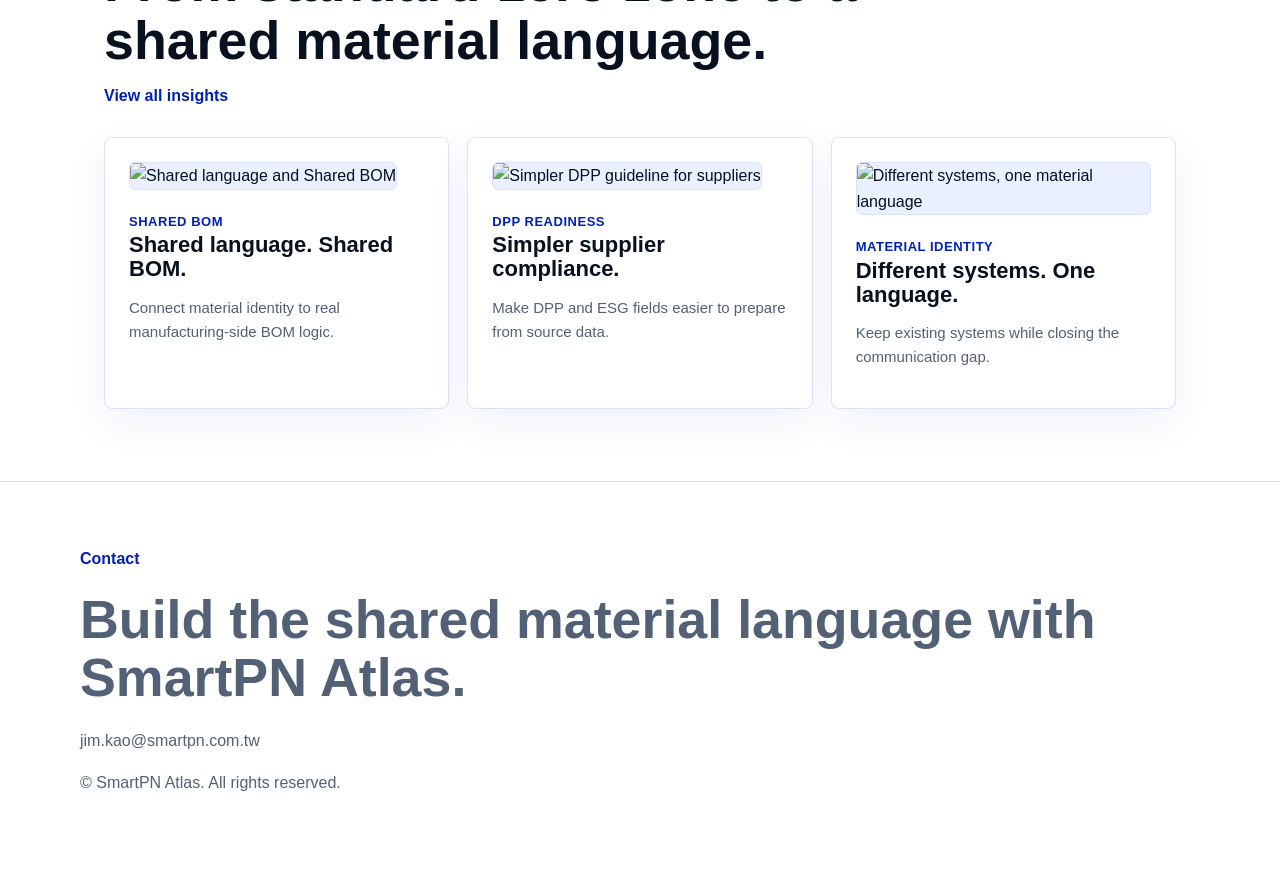
==== commit 63ed7911: "Replace text-heavy homepage screenshot with clean identity visual" ====
--- a/index.html
+++ b/index.html
@@ -38,11 +38,17 @@
             <a class="button" href="#problem">See the problem</a>
           </div>
         </div>
-        <a class="hero-visual" href="/insights/different-systems-one-material-language/">
-          <img
-            src="/assets/linkedin/image11.png"
-            alt="Current practice versus SmartPN Atlas material identity"
-          />
+        <a class="hero-identity" href="/insights/different-systems-one-material-language/">
+          <div class="identity-mark">
+            <strong>SmartPN Atlas</strong>
+            <span>Unify Material IDs.</span>
+          </div>
+          <div class="identity-diagram" aria-label="Shared material identity diagram">
+            <div class="party">Supplier</div>
+            <div class="party">OEM</div>
+            <div class="party">Brand</div>
+            <div class="shared-id">Shared Material ID</div>
+          </div>
           <span>Different systems. One material language.</span>
         </a>
       </section>
@@ -51,24 +57,24 @@
         <div class="section-header">
           <p class="eyebrow">Problem</p>
           <h2>Material libraries exist everywhere. Shared language does not.</h2>
-          <a class="text-link" href="/insights/">Read more</a>
+          <a class="text-link" href="/insights/habit-does-not-mean-it-is-right/">Read more</a>
         </div>
         <div class="feature-grid">
-          <a class="visual-card tall" href="/insights/">
+          <a class="visual-card tall" href="/insights/do-not-call-me-the-wrong-name/">
             <img src="/assets/linkedin/image5.png" alt="Do not call the same material by the wrong name" />
             <div>
               <span class="kicker">Re-coding</span>
               <h3>Same material, different IDs.</h3>
             </div>
           </a>
-          <a class="visual-card" href="/insights/">
+          <a class="visual-card" href="/insights/the-five-percent-you-did-not-know-you-were-losing/">
             <img src="/assets/linkedin/image3.png" alt="Hidden five percent profit leakage" />
             <div>
               <span class="kicker">Hidden profit</span>
               <h3>Price gaps stay invisible.</h3>
             </div>
           </a>
-          <a class="visual-card" href="/insights/">
+          <a class="visual-card" href="/insights/stop-recoding-material-ids/">
             <img src="/assets/linkedin/image9.png" alt="Stop re-coding material IDs" />
             <div>
               <span class="kicker">Manual work</span>
@@ -89,7 +95,7 @@
             SmartPN Atlas does not replace ERP, PDM, or PLM. It gives each
             system the same material reference.
           </p>
-          <a class="button primary" href="/insights/">Read more</a>
+          <a class="button primary" href="/insights/one-material-one-shared-identity/">Read more</a>
         </div>
       </section>
 
@@ -101,7 +107,7 @@
             Suppliers maintain the material data. Brands and OEMs reference it
             with permission control.
           </p>
-          <a class="button primary" href="/insights/">Read more</a>
+          <a class="button primary" href="/insights/trusted-outcomes-require-trusted-data-sources/">Read more</a>
         </div>
         <div class="split-visual">
           <img src="/assets/linkedin/image6.png" alt="Trusted outcomes require trusted data sources" />
@@ -115,13 +121,13 @@
           <a class="text-link" href="/insights/">View all insights</a>
         </div>
         <div class="article-grid">
-          <a class="article-card compact" href="/insights/">
+          <a class="article-card compact" href="/insights/shared-language-shared-bom/">
             <img class="article-thumb" src="/assets/linkedin/image7.png" alt="Shared language and Shared BOM" />
             <span class="kicker">Shared BOM</span>
             <h3>Shared language. Shared BOM.</h3>
             <p>Connect material identity to real manufacturing-side BOM logic.</p>
           </a>
-          <a class="article-card compact" href="/insights/">
+          <a class="article-card compact" href="/insights/simpler-dpp-guideline-faster-supplier-compliance/">
             <img class="article-thumb" src="/assets/linkedin/image1.png" alt="Simpler DPP guideline for suppliers" />
             <span class="kicker">DPP readiness</span>
             <h3>Simpler supplier compliance.</h3>
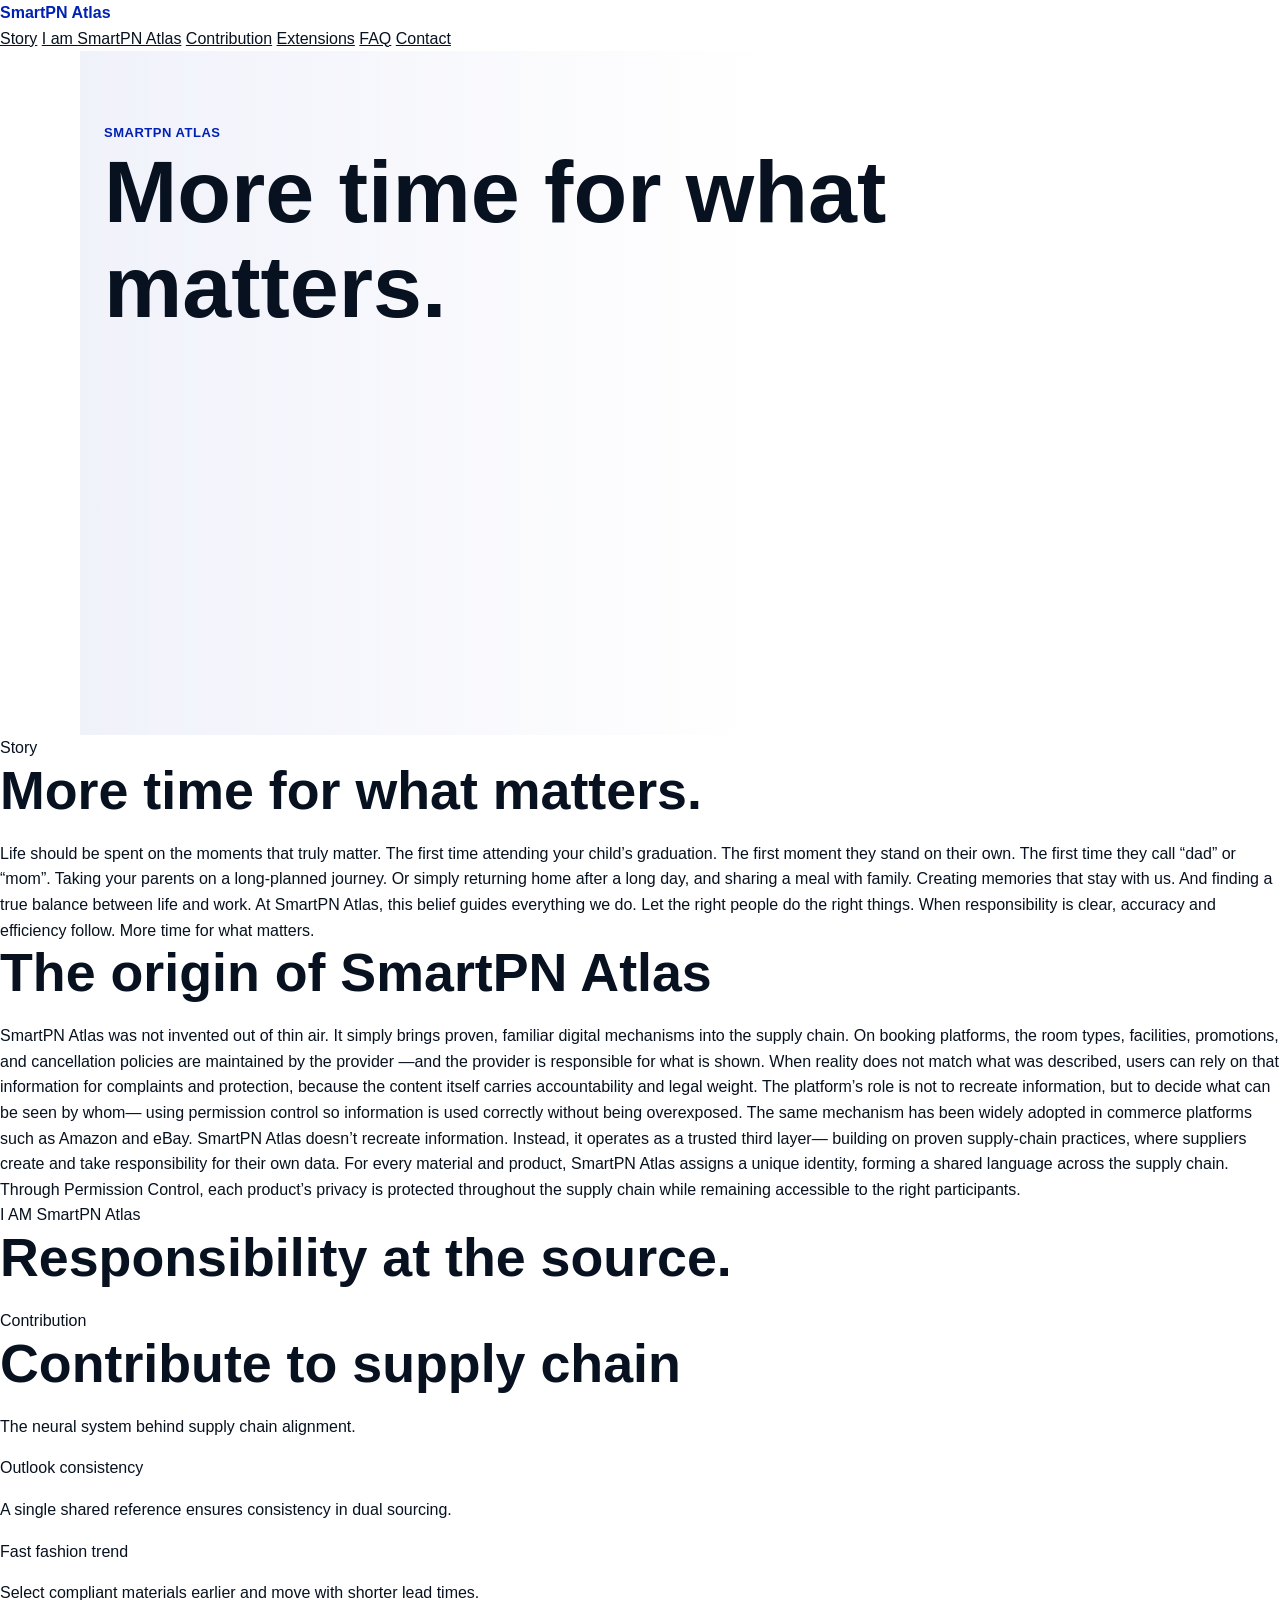
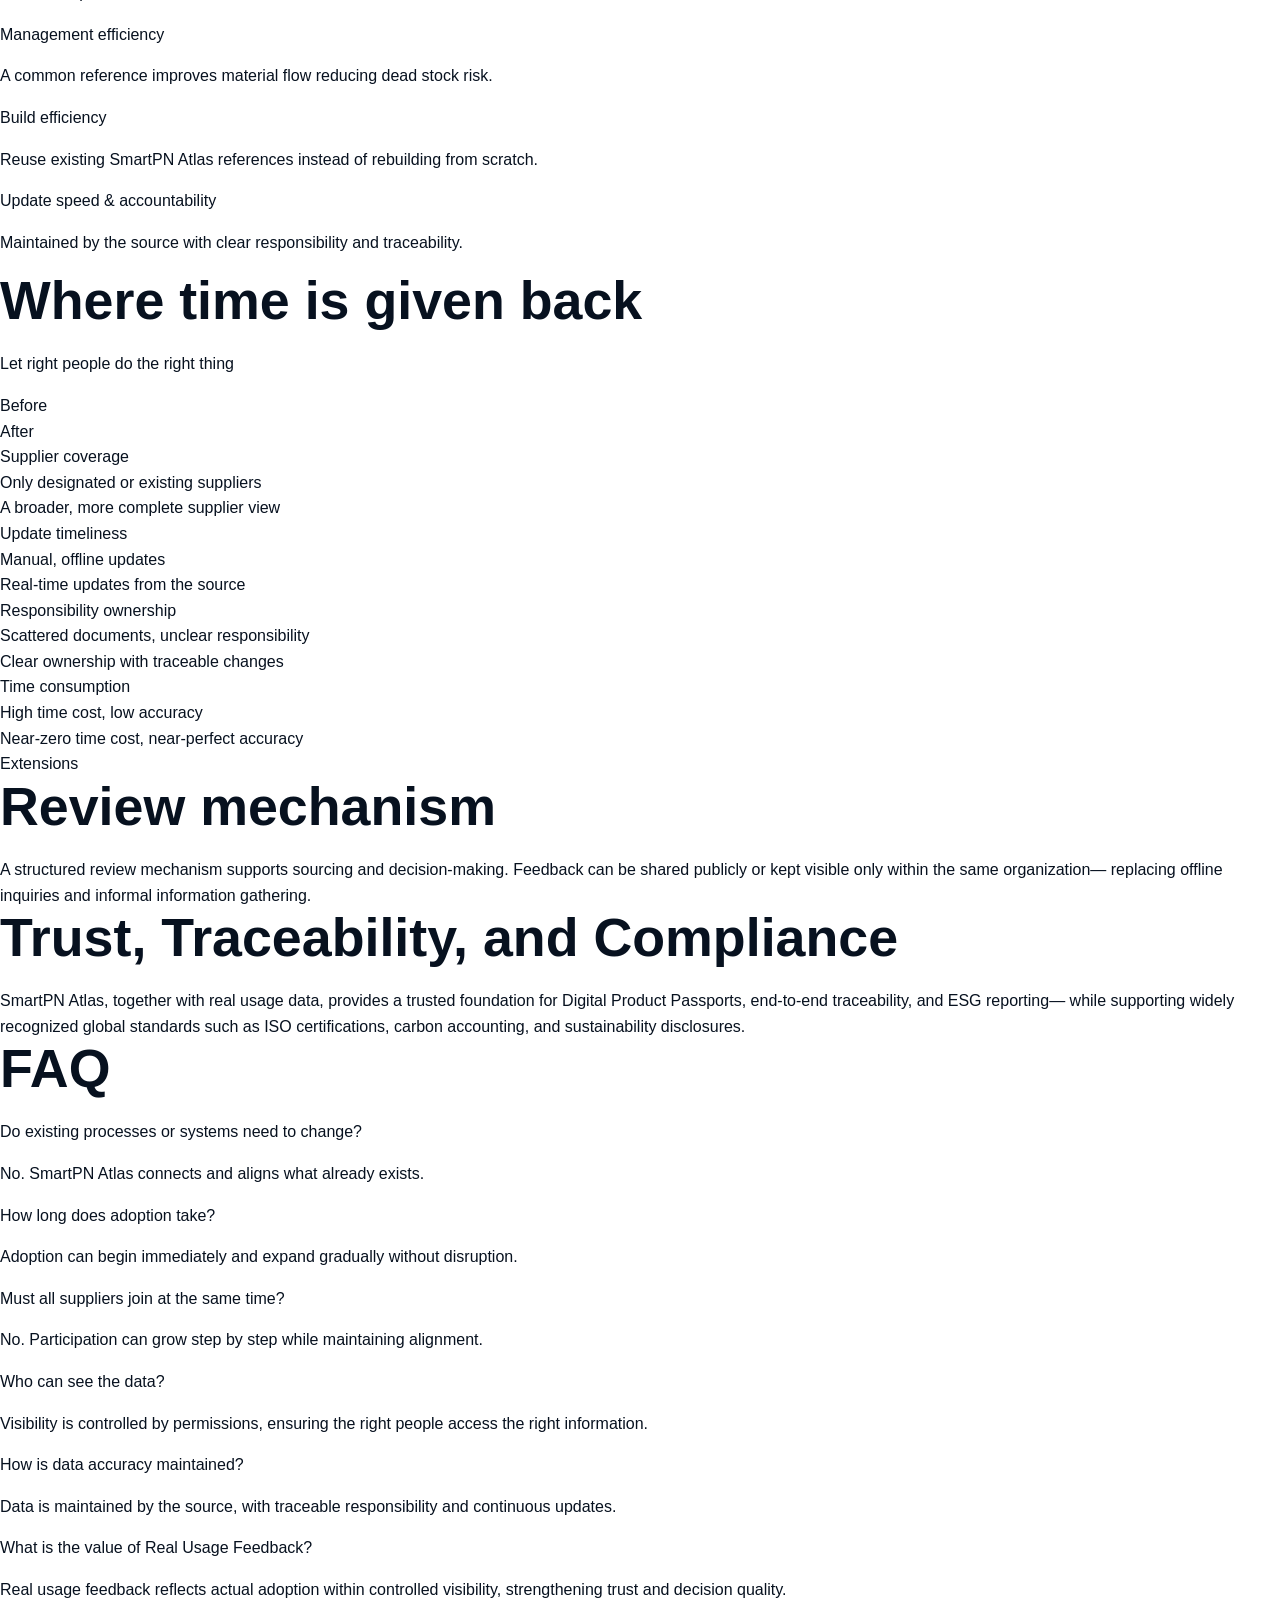
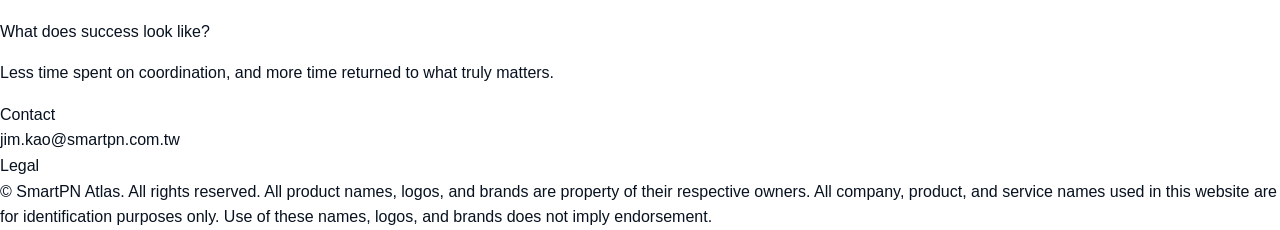
==== commit 416f0047: "Restore official homepage content pending preview approval workflow" ====
--- a/index.html
+++ b/index.html
@@ -3,153 +3,183 @@
   <head>
     <meta charset="utf-8" />
     <meta name="viewport" content="width=device-width, initial-scale=1" />
-    <title>SmartPN Atlas | Shared Material Identity</title>
+    <title>SmartPN Atlas</title>
     <meta
       name="description"
-      content="SmartPN Atlas creates a shared material identity layer for the manufacturing-side supply chain."
+      content="SmartPN Atlas creates a shared material language and responsibility-at-source layer for supply chain alignment."
     />
     <link rel="stylesheet" href="/assets/styles.css" />
   </head>
   <body>
-    <header class="site-header">
-      <nav class="nav">
-        <a class="brand" href="/">SmartPN Atlas</a>
-        <div class="nav-links">
-          <a href="#problem">Problem</a>
-          <a href="#identity">Identity</a>
-          <a href="#source">Source Data</a>
-          <a href="#value">Value</a>
-          <a href="/insights/">Insights</a>
+    <header class="topbar">
+      <div class="container topbar-inner">
+        <a class="brand" href="#top" aria-label="SmartPN Atlas">
+          <span class="dot" aria-hidden="true"></span>
+          <span>SmartPN Atlas</span>
+        </a>
+        <nav class="menu" aria-label="Primary">
+          <a href="#story">Story</a>
+          <a href="#iam">I am SmartPN Atlas</a>
+          <a href="#contribution">Contribution</a>
+          <a href="#extensions">Extensions</a>
+          <a href="#faq">FAQ</a>
           <a href="#contact">Contact</a>
-        </div>
-      </nav>
+        </nav>
+      </div>
     </header>
 
-    <main>
-      <section class="hero image-hero">
-        <div class="hero-copy">
-          <p class="eyebrow">Manufacturing-side supply chain</p>
-          <h1>More time for what matters.</h1>
-          <p class="lead">
-            One shared material language across supplier, OEM, and brand.
-          </p>
-          <div class="actions">
-            <a class="button primary" href="/insights/">Read insights</a>
-            <a class="button" href="#problem">See the problem</a>
-          </div>
-        </div>
-        <a class="hero-identity" href="/insights/different-systems-one-material-language/">
-          <div class="identity-mark">
-            <strong>SmartPN Atlas</strong>
-            <span>Unify Material IDs.</span>
-          </div>
-          <div class="identity-diagram" aria-label="Shared material identity diagram">
-            <div class="party">Supplier</div>
-            <div class="party">OEM</div>
-            <div class="party">Brand</div>
-            <div class="shared-id">Shared Material ID</div>
-          </div>
-          <span>Different systems. One material language.</span>
-        </a>
-      </section>
-
-      <section class="section visual-section" id="problem">
-        <div class="section-header">
-          <p class="eyebrow">Problem</p>
-          <h2>Material libraries exist everywhere. Shared language does not.</h2>
-          <a class="text-link" href="/insights/habit-does-not-mean-it-is-right/">Read more</a>
-        </div>
-        <div class="feature-grid">
-          <a class="visual-card tall" href="/insights/do-not-call-me-the-wrong-name/">
-            <img src="/assets/linkedin/image5.png" alt="Do not call the same material by the wrong name" />
-            <div>
-              <span class="kicker">Re-coding</span>
-              <h3>Same material, different IDs.</h3>
-            </div>
-          </a>
-          <a class="visual-card" href="/insights/the-five-percent-you-did-not-know-you-were-losing/">
-            <img src="/assets/linkedin/image3.png" alt="Hidden five percent profit leakage" />
-            <div>
-              <span class="kicker">Hidden profit</span>
-              <h3>Price gaps stay invisible.</h3>
-            </div>
-          </a>
-          <a class="visual-card" href="/insights/stop-recoding-material-ids/">
-            <img src="/assets/linkedin/image9.png" alt="Stop re-coding material IDs" />
-            <div>
-              <span class="kicker">Manual work</span>
-              <h3>Teams rebuild data again and again.</h3>
-            </div>
-          </a>
+    <main id="top">
+      <section class="hero original-hero">
+        <div class="container">
+          <div class="kicker">SmartPN Atlas</div>
+          <h1 class="hero-title">More time for what matters.</h1>
         </div>
       </section>
 
-      <section class="section split-section" id="identity">
-        <div class="split-visual">
-          <img src="/assets/linkedin/image10.png" alt="One material, one shared identity" />
-        </div>
-        <div class="split-copy">
-          <p class="eyebrow">Identity</p>
-          <h2>One material identity across supplier, OEM, and brand.</h2>
-          <p>
-            SmartPN Atlas does not replace ERP, PDM, or PLM. It gives each
-            system the same material reference.
-          </p>
-          <a class="button primary" href="/insights/one-material-one-shared-identity/">Read more</a>
+      <section class="chapter" id="story">
+        <div class="container">
+          <div class="chapter-label">Story</div>
+          <article class="book-section">
+            <h2 class="section-title">More time for what matters.</h2>
+            <div class="section-body pre">Life should be spent on the moments that truly matter.
+
+The first time attending your child’s graduation.
+The first moment they stand on their own.
+The first time they call “dad” or “mom”.
+
+Taking your parents on a long-planned journey.
+
+Or simply returning home after a long day,
+and sharing a meal with family.
+
+Creating memories that stay with us.
+
+And finding a true balance between life and work.
+
+At SmartPN Atlas, this belief guides everything we do.
+Let the right people do the right things.
+When responsibility is clear, accuracy and efficiency follow.
+More time for what matters.</div>
+          </article>
+          <article class="book-section">
+            <h2 class="section-title">The origin of SmartPN Atlas</h2>
+            <div class="section-body pre">SmartPN Atlas was not invented out of thin air.
+
+It simply brings proven, familiar digital mechanisms into the supply chain.
+
+On booking platforms, the room types, facilities, promotions, and cancellation policies are maintained by the provider
+
+—and the provider is responsible for what is shown.
+
+When reality does not match what was described, users can rely on that information for complaints and protection,
+
+because the content itself carries accountability and legal weight.
+
+The platform’s role is not to recreate information, but to decide what can be seen by whom—
+
+using permission control so information is used correctly without being overexposed.
+
+The same mechanism has been widely adopted in commerce platforms such as Amazon and eBay.
+
+SmartPN Atlas doesn’t recreate information.
+
+Instead, it operates as a trusted third layer—
+
+building on proven supply-chain practices,
+
+where suppliers create and take responsibility for their own data.
+
+For every material and product, SmartPN Atlas assigns a unique identity,
+
+forming a shared language across the supply chain.
+
+Through Permission Control,
+
+each product’s privacy is protected throughout the supply chain
+
+while remaining accessible to the right participants.</div>
+          </article>
         </div>
       </section>
 
-      <section class="section split-section reverse" id="source">
-        <div class="split-copy">
-          <p class="eyebrow">Source Data</p>
-          <h2>Trusted outputs require trusted data at the source.</h2>
-          <p>
-            Suppliers maintain the material data. Brands and OEMs reference it
-            with permission control.
-          </p>
-          <a class="button primary" href="/insights/trusted-outcomes-require-trusted-data-sources/">Read more</a>
-        </div>
-        <div class="split-visual">
-          <img src="/assets/linkedin/image6.png" alt="Trusted outcomes require trusted data sources" />
+      <section class="chapter" id="iam">
+        <div class="container">
+          <div class="chapter-label">I AM SmartPN Atlas</div>
+          <h2 class="section-title">Responsibility at the source.</h2>
         </div>
       </section>
 
-      <section class="section visual-section" id="value">
-        <div class="section-header">
-          <p class="eyebrow">Value</p>
-          <h2>From standard-zero zone to a shared material language.</h2>
-          <a class="text-link" href="/insights/">View all insights</a>
-        </div>
-        <div class="article-grid">
-          <a class="article-card compact" href="/insights/shared-language-shared-bom/">
-            <img class="article-thumb" src="/assets/linkedin/image7.png" alt="Shared language and Shared BOM" />
-            <span class="kicker">Shared BOM</span>
-            <h3>Shared language. Shared BOM.</h3>
-            <p>Connect material identity to real manufacturing-side BOM logic.</p>
-          </a>
-          <a class="article-card compact" href="/insights/simpler-dpp-guideline-faster-supplier-compliance/">
-            <img class="article-thumb" src="/assets/linkedin/image1.png" alt="Simpler DPP guideline for suppliers" />
-            <span class="kicker">DPP readiness</span>
-            <h3>Simpler supplier compliance.</h3>
-            <p>Make DPP and ESG fields easier to prepare from source data.</p>
-          </a>
-          <a class="article-card compact" href="/insights/different-systems-one-material-language/">
-            <img class="article-thumb" src="/assets/linkedin/image11.png" alt="Different systems, one material language" />
-            <span class="kicker">Material identity</span>
-            <h3>Different systems. One language.</h3>
-            <p>Keep existing systems while closing the communication gap.</p>
-          </a>
+      <section class="chapter" id="contribution">
+        <div class="container">
+          <div class="chapter-label">Contribution</div>
+          <h2 class="section-title">Contribute to supply chain</h2>
+          <p class="section-sub">The neural system behind supply chain alignment.</p>
+          <div class="list">
+            <div class="list-item"><p class="list-title">Outlook consistency</p><p class="list-body">A single shared reference ensures consistency in dual sourcing.</p></div>
+            <div class="list-item"><p class="list-title">Fast fashion trend</p><p class="list-body">Select compliant materials earlier and move with shorter lead times.</p></div>
+            <div class="list-item"><p class="list-title">Management efficiency</p><p class="list-body">A common reference improves material flow reducing dead stock risk.</p></div>
+            <div class="list-item"><p class="list-title">Build efficiency</p><p class="list-body">Reuse existing SmartPN Atlas references instead of rebuilding from scratch.</p></div>
+            <div class="list-item"><p class="list-title">Update speed & accountability</p><p class="list-body">Maintained by the source with clear responsibility and traceability.</p></div>
+          </div>
+          <div class="divider"></div>
+          <h2 class="section-title">Where time is given back</h2>
+          <p class="section-sub">Let right people do the right thing</p>
+          <div class="table">
+            <div class="row"><div class="cell head"></div><div class="cell head">Before</div><div class="cell head">After</div></div>
+            <div class="row"><div class="cell">Supplier coverage</div><div class="cell">Only designated or existing suppliers</div><div class="cell">A broader, more complete supplier view</div></div>
+            <div class="row"><div class="cell">Update timeliness</div><div class="cell">Manual, offline updates</div><div class="cell">Real-time updates from the source</div></div>
+            <div class="row"><div class="cell">Responsibility ownership</div><div class="cell">Scattered documents, unclear responsibility</div><div class="cell">Clear ownership with traceable changes</div></div>
+            <div class="row"><div class="cell">Time consumption</div><div class="cell">High time cost, low accuracy</div><div class="cell">Near-zero time cost, near-perfect accuracy</div></div>
+          </div>
         </div>
       </section>
+
+      <section class="chapter" id="extensions">
+        <div class="container">
+          <div class="chapter-label">Extensions</div>
+          <article class="book-section">
+            <h2 class="section-title">Review mechanism</h2>
+            <div class="section-body pre">A structured review mechanism supports sourcing and decision-making.
+
+Feedback can be shared publicly or kept visible only within the same organization—
+replacing offline inquiries and informal information gathering.</div>
+          </article>
+          <article class="book-section">
+            <h2 class="section-title">Trust, Traceability, and Compliance</h2>
+            <div class="section-body pre">SmartPN Atlas, together with real usage data,
+provides a trusted foundation for Digital Product Passports, end-to-end traceability, and ESG reporting—
+while supporting widely recognized global standards such as ISO certifications, carbon accounting, and sustainability disclosures.</div>
+          </article>
+        </div>
+      </section>
+
+      <section class="chapter" id="faq">
+        <div class="container">
+          <h2 class="section-title">FAQ</h2>
+          <div class="faq">
+            <div class="faq-item"><p class="faq-q">Do existing processes or systems need to change?</p><p class="faq-a">No. SmartPN Atlas connects and aligns what already exists.</p></div>
+            <div class="faq-item"><p class="faq-q">How long does adoption take?</p><p class="faq-a">Adoption can begin immediately and expand gradually without disruption.</p></div>
+            <div class="faq-item"><p class="faq-q">Must all suppliers join at the same time?</p><p class="faq-a">No. Participation can grow step by step while maintaining alignment.</p></div>
+            <div class="faq-item"><p class="faq-q">Who can see the data?</p><p class="faq-a">Visibility is controlled by permissions, ensuring the right people access the right information.</p></div>
+            <div class="faq-item"><p class="faq-q">How is data accuracy maintained?</p><p class="faq-a">Data is maintained by the source, with traceable responsibility and continuous updates.</p></div>
+            <div class="faq-item"><p class="faq-q">What is the value of Real Usage Feedback?</p><p class="faq-a">Real usage feedback reflects actual adoption within controlled visibility, strengthening trust and decision quality.</p></div>
+            <div class="faq-item"><p class="faq-q">What does success look like?</p><p class="faq-a">Less time spent on coordination, and more time returned to what truly matters.</p></div>
+          </div>
+        </div>
+      </section>
+
+      <footer class="footer" id="contact">
+        <div class="container footer-stack">
+          <div class="footer-block"><div class="footer-kicker">Contact</div><div class="footer-text">jim.kao@smartpn.com.tw</div></div>
+          <div class="footer-block"><div class="footer-kicker">Legal</div><div class="footer-text pre">© SmartPN Atlas. All rights reserved.
+
+All product names, logos, and brands are property of their respective owners.
+
+All company, product, and service names used in this website are for identification purposes only.
+
+Use of these names, logos, and brands does not imply endorsement.</div></div>
+        </div>
+      </footer>
     </main>
-
-    <footer class="site-footer" id="contact">
-      <div class="footer-inner">
-        <p class="eyebrow">Contact</p>
-        <h2>Build the shared material language with SmartPN Atlas.</h2>
-        <p>jim.kao@smartpn.com.tw</p>
-        <p>© SmartPN Atlas. All rights reserved.</p>
-      </div>
-    </footer>
   </body>
 </html>
--- a/assets/styles.css
+++ b/assets/styles.css
@@ -163,6 +163,7 @@
   text-decoration: none;
 }
 
+.hero-identity,
 .hero-visual,
 .visual-card {
   display: block;
@@ -173,6 +174,68 @@
   color: inherit;
   text-decoration: none;
   box-shadow: 0 18px 48px rgba(0, 33, 180, 0.1);
+}
+
+.hero-identity {
+  padding: 24px;
+  min-height: 480px;
+  display: grid;
+  grid-template-rows: 1fr auto auto;
+  gap: 18px;
+}
+
+.identity-mark {
+  min-height: 220px;
+  display: grid;
+  align-content: center;
+  justify-items: center;
+  gap: 10px;
+  border-radius: 8px;
+  background: linear-gradient(180deg, #ffffff 0%, #eef3ff 100%);
+}
+
+.identity-mark strong {
+  color: var(--blue);
+  font-size: clamp(34px, 4vw, 52px);
+  line-height: 1;
+  text-align: center;
+}
+
+.identity-mark span {
+  color: var(--text);
+  font-size: 20px;
+  font-weight: 800;
+}
+
+.identity-diagram {
+  display: grid;
+  grid-template-columns: repeat(3, 1fr);
+  gap: 8px;
+}
+
+.party,
+.shared-id {
+  min-height: 44px;
+  display: grid;
+  place-items: center;
+  border-radius: 6px;
+  font-weight: 800;
+  line-height: 1.1;
+  text-align: center;
+}
+
+.party {
+  border: 1px solid var(--line);
+  color: var(--muted);
+  background: #ffffff;
+  font-size: 13px;
+}
+
+.shared-id {
+  grid-column: 1 / -1;
+  background: var(--blue);
+  color: #ffffff;
+  font-size: 18px;
 }
 
 .hero-visual img,
@@ -194,6 +257,14 @@
   font-size: 22px;
   font-weight: 800;
   line-height: 1.1;
+}
+
+.hero-identity span {
+  display: block;
+  color: var(--blue);
+  font-size: 24px;
+  font-weight: 800;
+  line-height: 1.08;
 }
 
 .section-header {
